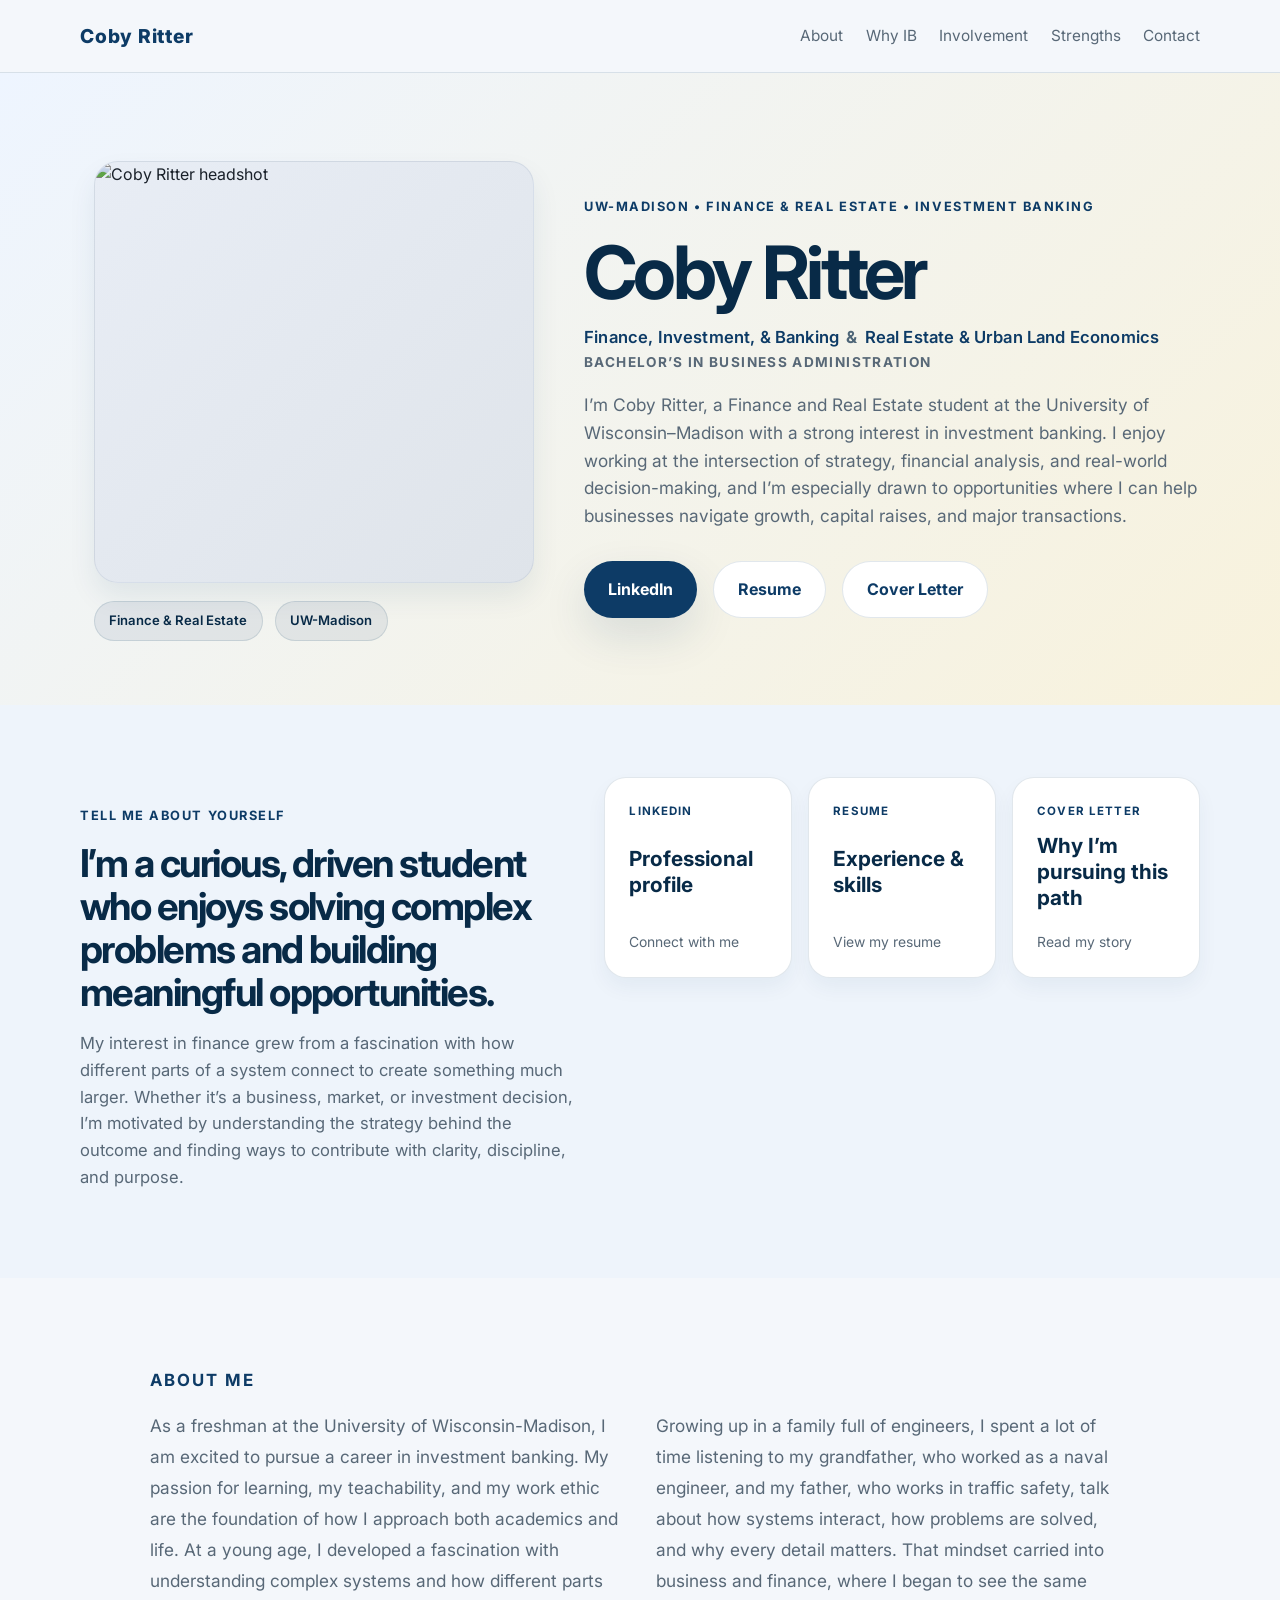
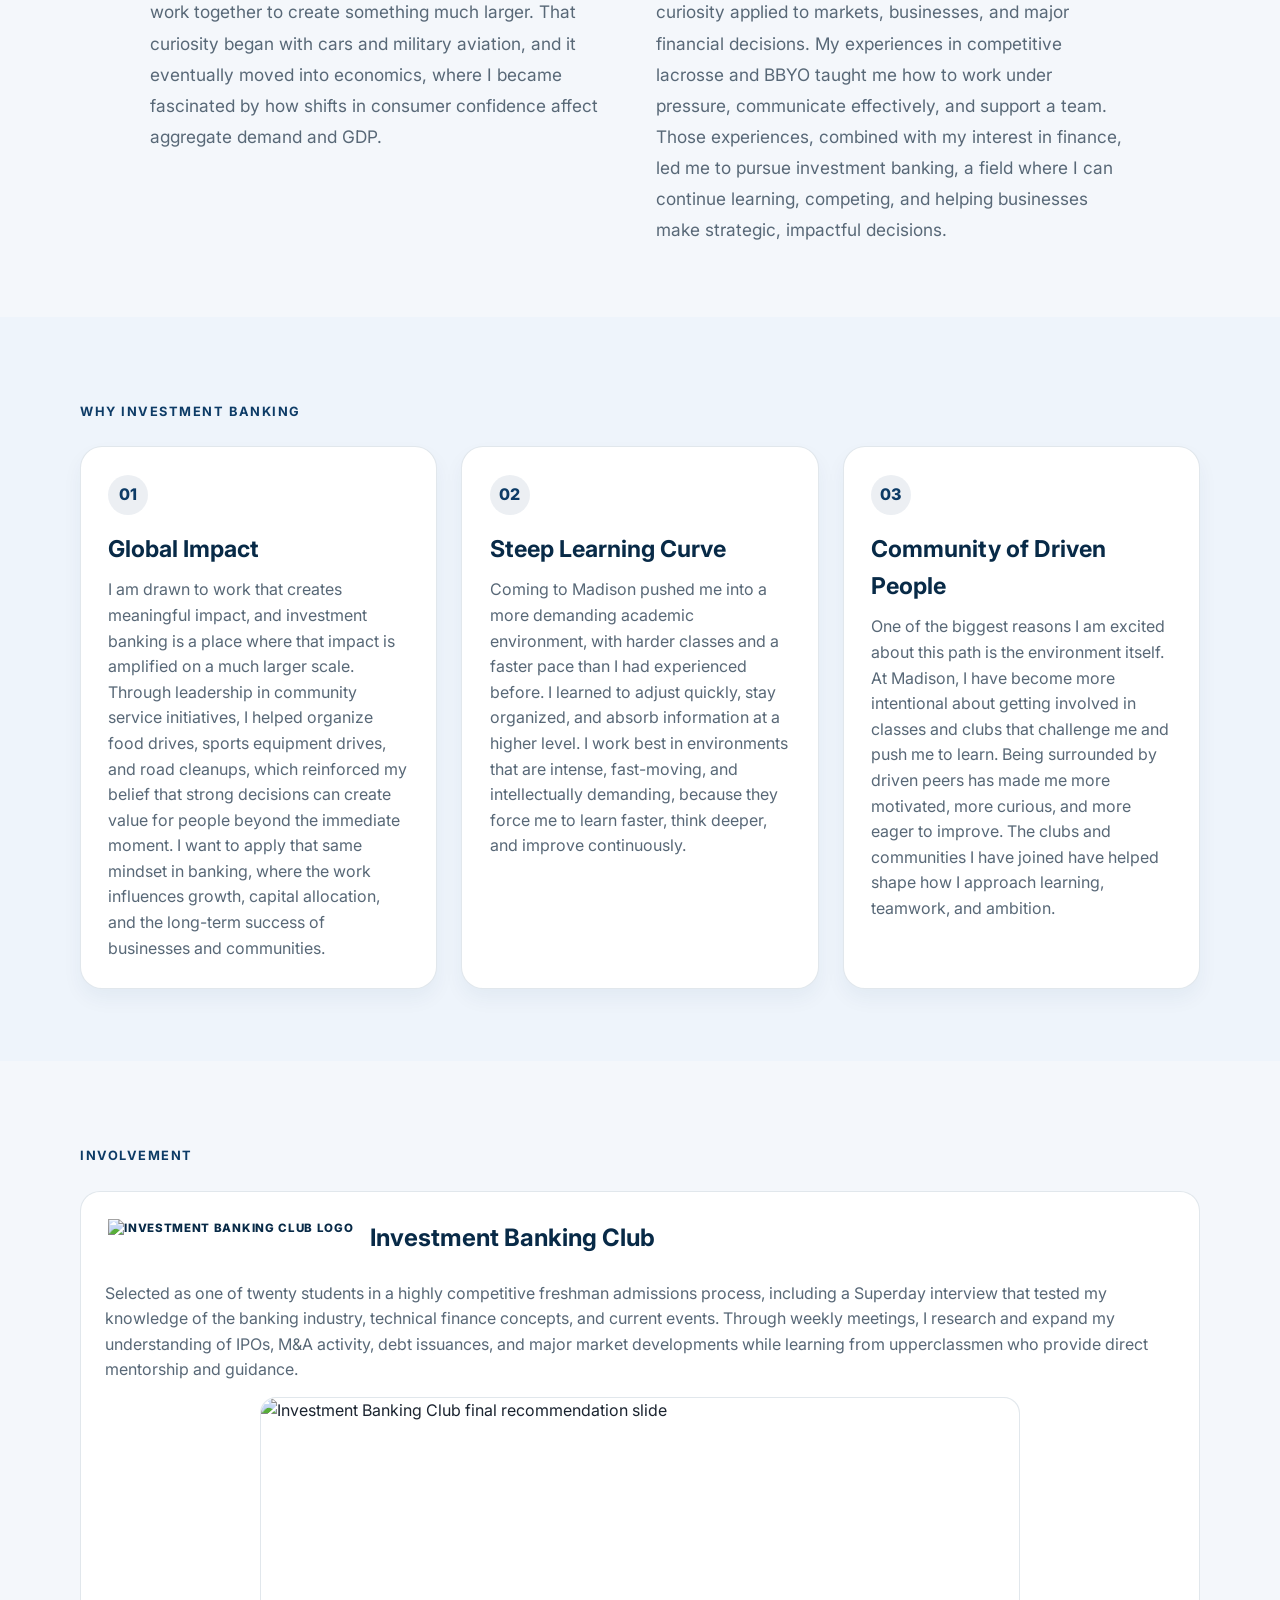
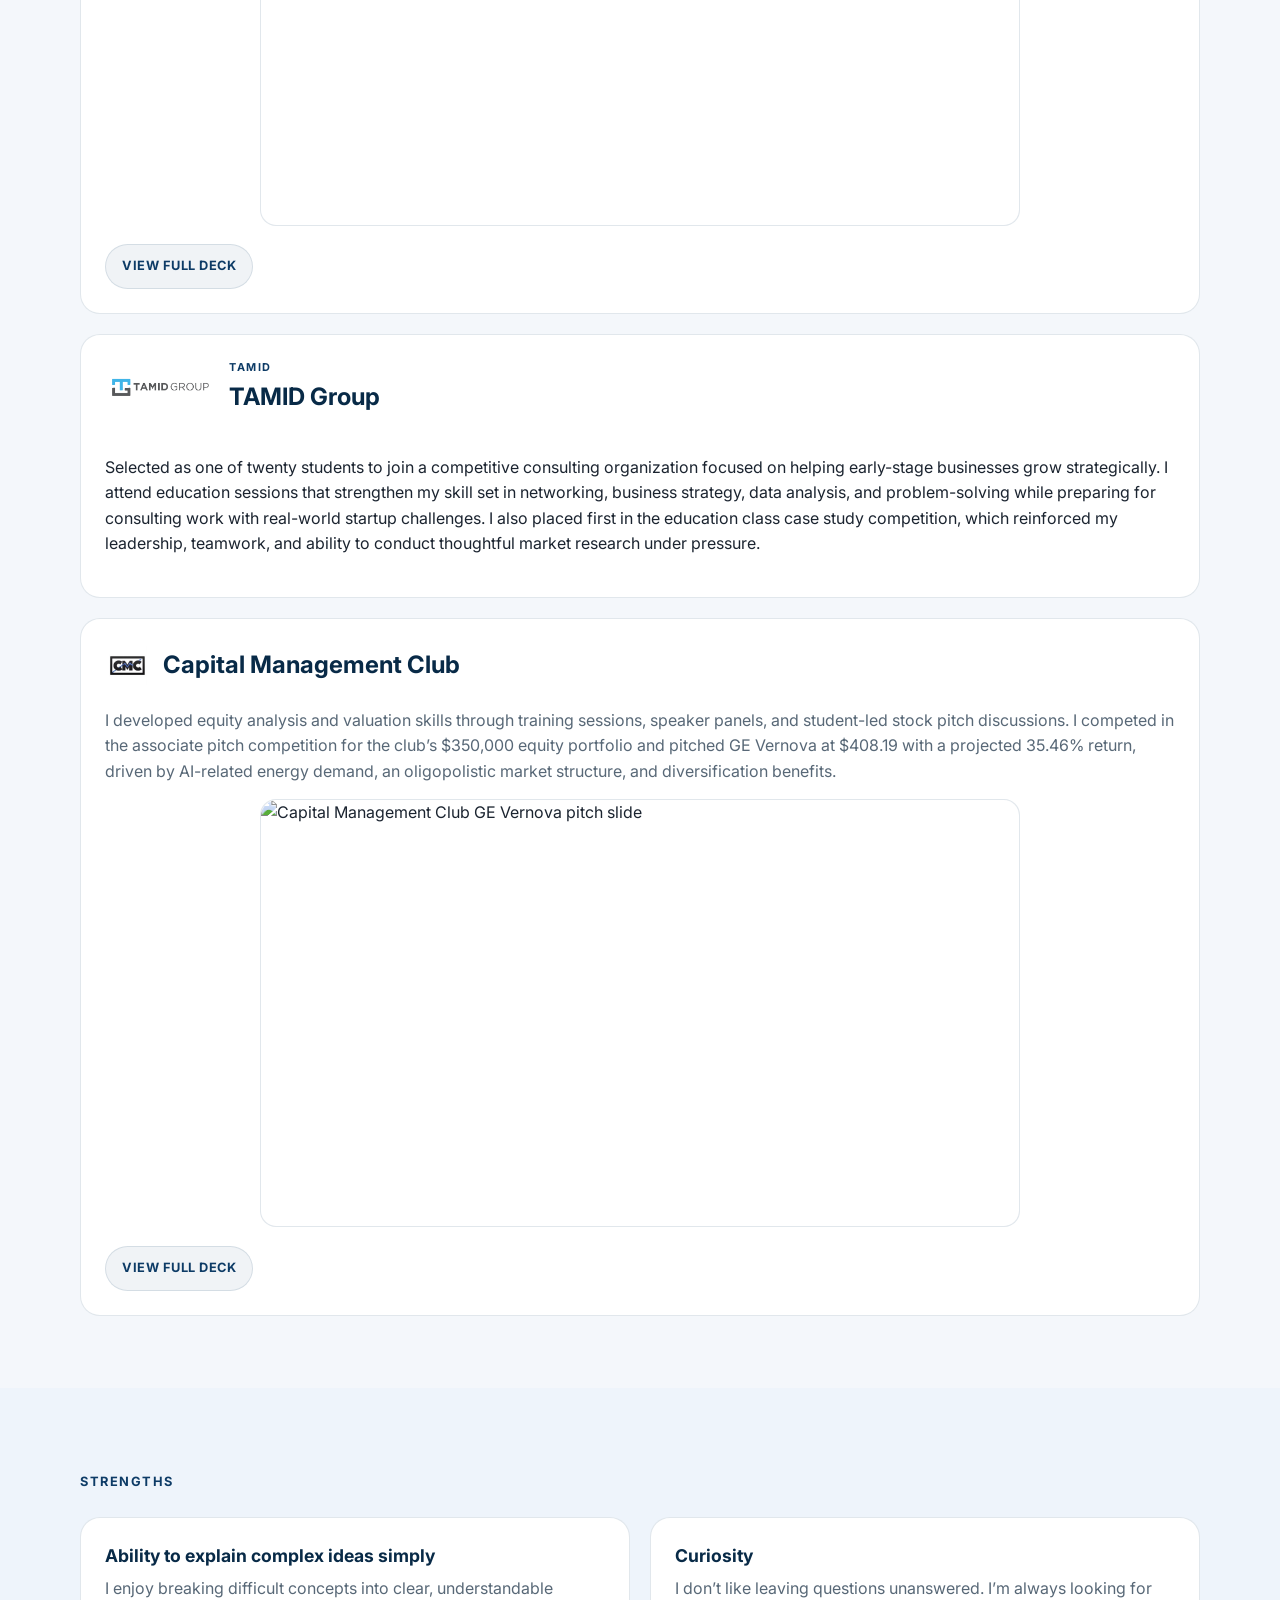
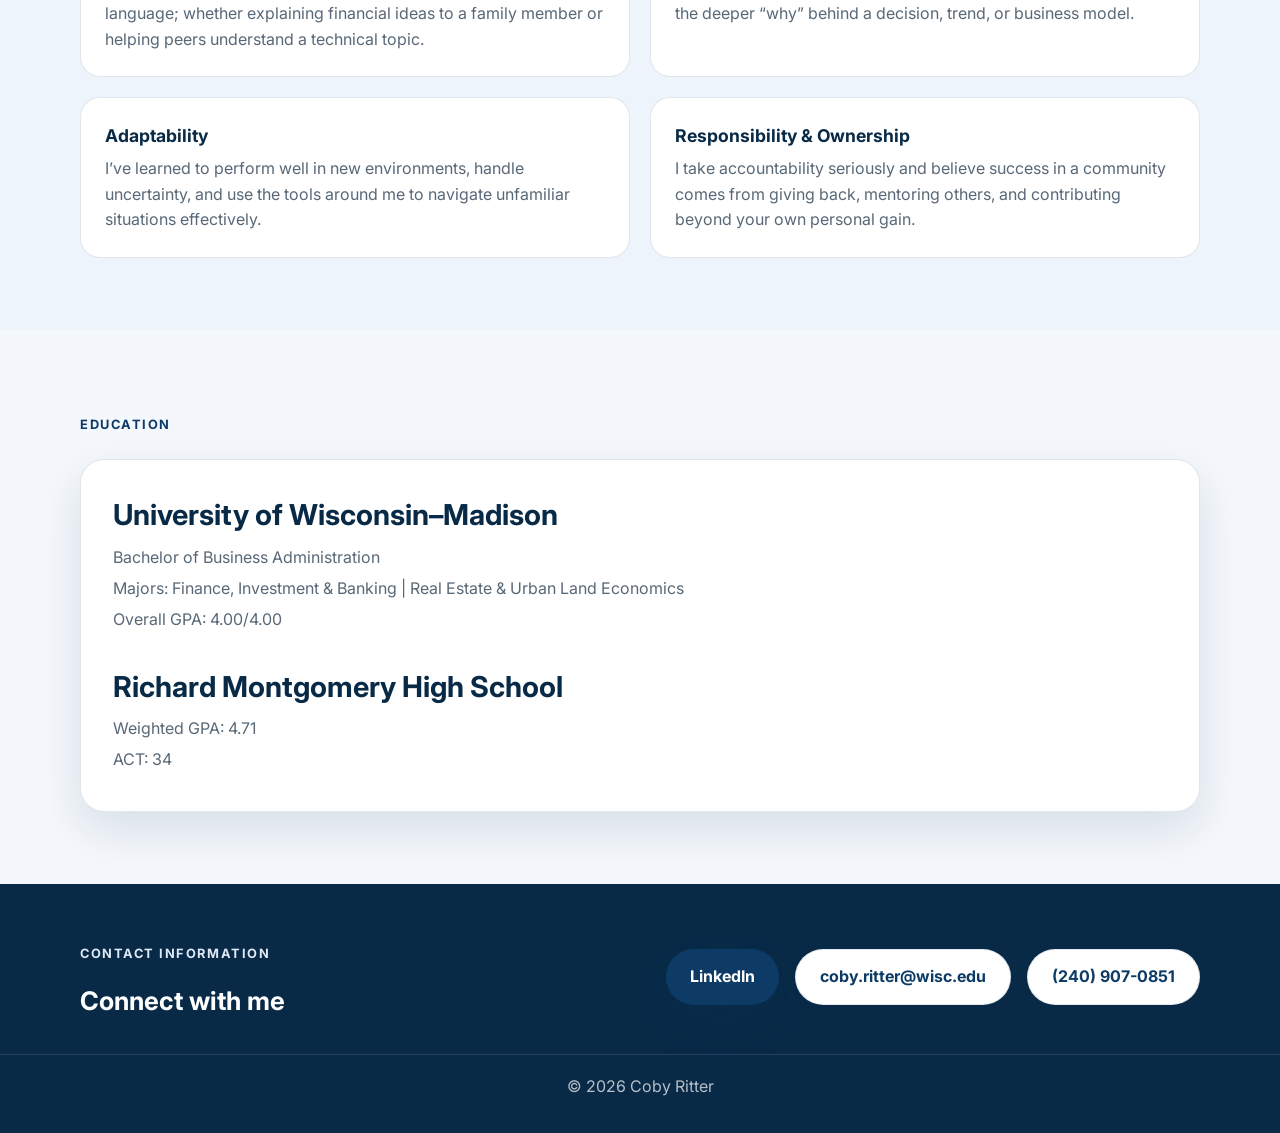
==== index.html @ 2558e06e "Add files via upload" ====
<!DOCTYPE html>
<html lang="en">
  <head>
    <meta charset="UTF-8" />
    <meta name="viewport" content="width=device-width, initial-scale=1.0" />
    <title>Coby Ritter | Investment Banking</title>
    <meta
      name="description"
      content="Coby Ritter is a finance and real estate student at UW-Madison interested in investment banking, capital markets, and building a career with lasting impact."
    />
    <link rel="preconnect" href="https://fonts.googleapis.com" />
    <link rel="preconnect" href="https://fonts.gstatic.com" crossorigin />
    <link
      href="https://fonts.googleapis.com/css2?family=Inter:wght@400;500;600;700;800&display=swap"
      rel="stylesheet"
    />
    <link rel="stylesheet" href="styles.css" />
  </head>
  <body>
    <header class="site-header">
      <nav class="nav container">
        <div class="brand">Coby Ritter</div>
        <div class="nav-links">
          <a href="#about">About</a>
          <a href="#banking">Why IB</a>
          <a href="#experience">Involvement</a>
          <a href="#strengths">Strengths</a>
          <a href="#contact">Contact</a>
        </div>
      </nav>
    </header>

    <main>
      <section class="hero">
        <div class="container hero-grid">
          <div class="hero-photo-panel">
            <div class="photo-frame">
              <img src="assets/coby-headshot.png" alt="Coby Ritter headshot" />
            </div>
            <div class="status-row">
              <span>Finance &amp; Real Estate</span>
              <span>UW-Madison</span>
            </div>
          </div>

          <div class="hero-copy">
            <p class="eyebrow">UW-Madison • Finance &amp; Real Estate • Investment Banking</p>
            <h1>Coby Ritter</h1>
            <div class="degree-block" aria-label="Bachelor's in Business Administration, majors in Finance, Investment, and Banking and Real Estate and Urban Land Economics">
              <p class="major-line">
                <span>Finance, Investment, &amp; Banking</span>
                <span class="divider">&amp;</span>
                <span>Real Estate &amp; Urban Land Economics</span>
              </p>
              <p class="degree-line">Bachelor’s in Business Administration</p>
            </div>
            <p class="subtitle">
              I’m Coby Ritter, a Finance and Real Estate student at the University of
              Wisconsin–Madison with a strong interest in investment banking. I enjoy
              working at the intersection of strategy, financial analysis, and real-world
              decision-making, and I’m especially drawn to opportunities where I can help
              businesses navigate growth, capital raises, and major transactions.
            </p>
            <div class="cta-row">
              <a
                class="btn btn-primary"
                href="https://www.linkedin.com/in/cobyritter"
                target="_blank"
                rel="noreferrer"
                >LinkedIn</a
              >
              <a
                class="btn btn-secondary"
                href="assets/slides/Ritter.Coby.Resume.pdf"
                target="_blank"
                rel="noreferrer"
                >Resume</a
              >
              <a
                class="btn btn-secondary"
                href="assets/slides/Ritter.Coby.CoverLetter.pdf"
                target="_blank"
                rel="noreferrer"
                >Cover Letter</a
              >
            </div>
          </div>
        </div>
      </section>

      <section class="section alt" id="resume">
        <div class="container profile-links-wrap">
          <div class="profile-summary">
            <p class="section-tag">Tell Me About Yourself</p>
            <h2>I’m a curious, driven student who enjoys solving complex problems and building meaningful opportunities.</h2>
            <p>
              My interest in finance grew from a fascination with how different parts of a
              system connect to create something much larger. Whether it’s a business,
              market, or investment decision, I’m motivated by understanding the strategy
              behind the outcome and finding ways to contribute with clarity, discipline,
              and purpose.
            </p>
          </div>

          <div class="resource-grid">
            <a class="resource-card" href="https://www.linkedin.com/in/cobyritter" target="_blank" rel="noreferrer">
              <span class="resource-label">LinkedIn</span>
              <strong>Professional profile</strong>
              <small>Connect with me</small>
            </a>
            <a
              class="resource-card"
              href="assets/slides/Ritter.Coby.Resume.pdf"
              target="_blank"
              rel="noreferrer"
            >
              <span class="resource-label">Resume</span>
              <strong>Experience &amp; skills</strong>
              <small>View my resume</small>
            </a>
            <a
              class="resource-card"
              href="assets/slides/Ritter.Coby.CoverLetter.pdf"
              target="_blank"
              rel="noreferrer"
              id="cover-letter"
            >
              <span class="resource-label">Cover Letter</span>
              <strong>Why I’m pursuing this path</strong>
              <small>Read my story</small>
            </a>
          </div>
        </div>
      </section>

      <section id="about" class="section">
        <div class="container about-story">
          <p class="section-tag">About Me</p>
          <div class="about-story-grid">
            <p>
              As a freshman at the University of Wisconsin-Madison, I am excited to pursue a
              career in investment banking. My passion for learning, my teachability, and my
              work ethic are the foundation of how I approach both academics and life. At a
              young age, I developed a fascination with understanding complex systems and how
              different parts work together to create something much larger. That curiosity began
              with cars and military aviation, and it eventually moved into economics, where I
              became fascinated by how shifts in consumer confidence affect aggregate demand and
              GDP.
            </p>
            <p>
              Growing up in a family full of engineers, I spent a lot of time listening to my
              grandfather, who worked as a naval engineer, and my father, who works in traffic
              safety, talk about how systems interact, how problems are solved, and why every
              detail matters. That mindset carried into business and finance, where I began to
              see the same curiosity applied to markets, businesses, and major financial
              decisions. My experiences in competitive lacrosse and BBYO taught me how to work
              under pressure, communicate effectively, and support a team. Those experiences,
              combined with my interest in finance, led me to pursue investment banking, a field
              where I can continue learning, competing, and helping businesses make strategic,
              impactful decisions.
            </p>
          </div>
        </div>
      </section>

      <section id="banking" class="section alt">
        <div class="container">
          <p class="section-tag">Why Investment Banking</p>
          <div class="grid-3">
            <article class="info-card">
              <span class="icon">01</span>
              <h3>Global Impact</h3>
              <p>
                I am drawn to work that creates meaningful impact, and investment banking is a
                place where that impact is amplified on a much larger scale. Through leadership in
                community service initiatives, I helped organize food drives, sports equipment
                drives, and road cleanups, which reinforced my belief that strong decisions can
                create value for people beyond the immediate moment. I want to apply that same
                mindset in banking, where the work influences growth, capital allocation, and the
                long-term success of businesses and communities.
              </p>
            </article>
            <article class="info-card">
              <span class="icon">02</span>
              <h3>Steep Learning Curve</h3>
              <p>
                Coming to Madison pushed me into a more demanding academic environment, with
                harder classes and a faster pace than I had experienced before. I learned to
                adjust quickly, stay organized, and absorb information at a higher level. I work
                best in environments that are intense, fast-moving, and intellectually demanding,
                because they force me to learn faster, think deeper, and improve continuously.
              </p>
            </article>
            <article class="info-card">
              <span class="icon">03</span>
              <h3>Community of Driven People</h3>
              <p>
                One of the biggest reasons I am excited about this path is the environment itself.
                At Madison, I have become more intentional about getting involved in classes and
                clubs that challenge me and push me to learn. Being surrounded by driven peers has
                made me more motivated, more curious, and more eager to improve. The clubs and
                communities I have joined have helped shape how I approach learning, teamwork, and
                ambition.
              </p>
            </article>
          </div>
        </div>
      </section>

      <section id="experience" class="section">
        <div class="container">
          <p class="section-tag">Involvement</p>
          <div class="experience-list">
            <article class="experience-item">
              <div class="club-header-row">
                <div class="club-badge club-badge--image" aria-hidden="true">
                  <img src="assets/slides/UW Logo, IBC.jpg" alt="Investment Banking Club logo" />
                </div>
                <h3>Investment Banking Club</h3>
              </div>
              <div class="club-copy-wrap">
                <p>
                  Selected as one of twenty students in a highly competitive freshman admissions
                  process, including a Superday interview that tested my knowledge of the banking
                  industry, technical finance concepts, and current events. Through weekly meetings,
                  I research and expand my understanding of IPOs, M&amp;A activity, debt issuances,
                  and major market developments while learning from upperclassmen who provide direct
                  mentorship and guidance.
                </p>
                <div class="pitch-frame">
                  <img
                    class="club-visual"
                    src="assets/slides/Ritter.Coby.PITCHDECK (Summary Only)-page-1.png"
                    alt="Investment Banking Club final recommendation slide"
                  />
                </div>
                <a
                  class="deck-link"
                  href="assets/slides/Ritter.Coby.PITCHDECK.pdf"
                  target="_blank"
                  rel="noreferrer"
                  >View full deck</a
                >
              </div>
            </article>

            <article class="experience-item">
              <div class="club-header-row club-header-row--stacked">
                <div class="club-badge club-badge--image" aria-hidden="true">
                  <img src="TAMID Group Image.png" alt="TAMID Group logo" />
                </div>
                <div class="club-title-stack">
                  <span class="club-kicker">TAMID</span>
                  <h3>TAMID Group</h3>
                </div>
              </div>
              <p>
                Selected as one of twenty students to join a competitive consulting organization
                focused on helping early-stage businesses grow strategically. I attend education
                sessions that strengthen my skill set in networking, business strategy, data
                analysis, and problem-solving while preparing for consulting work with real-world
                startup challenges. I also placed first in the education class case study
                competition, which reinforced my leadership, teamwork, and ability to conduct
                thoughtful market research under pressure.
              </p>
            </article>

            <article class="experience-item">
              <div class="club-header-row">
                <div class="club-badge club-badge--image" aria-hidden="true">
                  <img src="CMC Logo.jpg" alt="Capital Management Club logo" />
                </div>
                <h3>Capital Management Club</h3>
              </div>
              <div class="club-copy-wrap">
                <p>
                  I developed equity analysis and valuation skills through training sessions,
                  speaker panels, and student-led stock pitch discussions. I competed in the
                  associate pitch competition for the club’s $350,000 equity portfolio and pitched
                  GE Vernova at $408.19 with a projected 35.46% return, driven by AI-related energy
                  demand, an oligopolistic market structure, and diversification benefits.
                </p>
                <div class="pitch-frame">
                  <img
                    class="club-visual"
                    src="assets/slides/GE Vernova Pitch Slides (Summary Only)-page-1.png"
                    alt="Capital Management Club GE Vernova pitch slide"
                  />
                </div>
                <a
                  class="deck-link"
                  href="assets/slides/GE Vernova CMC Stock Pitch.pdf"
                  target="_blank"
                  rel="noreferrer"
                  >View full deck</a
                >
              </div>
            </article>
          </div>
        </div>
      </section>

      <section id="strengths" class="section alt">
        <div class="container">
          <p class="section-tag">Strengths</p>
          <div class="strengths-wrap">
            <div class="strength-item">
              <strong>Ability to explain complex ideas simply</strong>
              <p>
                I enjoy breaking difficult concepts into clear, understandable language; whether
                explaining financial ideas to a family member or helping peers understand a
                technical topic.
              </p>
            </div>
            <div class="strength-item">
              <strong>Curiosity</strong>
              <p>
                I don’t like leaving questions unanswered. I’m always looking for the deeper
                “why” behind a decision, trend, or business model.
              </p>
            </div>
            <div class="strength-item">
              <strong>Adaptability</strong>
              <p>
                I’ve learned to perform well in new environments, handle uncertainty, and use
                the tools around me to navigate unfamiliar situations effectively.
              </p>
            </div>
            <div class="strength-item">
              <strong>Responsibility &amp; Ownership</strong>
              <p>
                I take accountability seriously and believe success in a community comes from
                giving back, mentoring others, and contributing beyond your own personal gain.
              </p>
            </div>
          </div>
        </div>
      </section>

      <section class="section">
        <div class="container">
          <p class="section-tag">Education</p>
          <div class="edu-box">
            <h3>University of Wisconsin–Madison</h3>
            <p>Bachelor of Business Administration</p>
            <p>Majors: Finance, Investment &amp; Banking | Real Estate &amp; Urban Land Economics</p>
            <p>Overall GPA: 4.00/4.00</p>
            <br />
            <h3>Richard Montgomery High School</h3>
            <p>Weighted GPA: 4.71</p>
            <p>ACT: 34</p>
          </div>
        </div>
      </section>
    </main>

    <footer id="contact" class="site-footer">
      <div class="container footer-content">
        <div>
          <p class="section-tag light">Contact Information</p>
          <h3>Connect with me</h3>
        </div>
        <div class="footer-links">
          <a href="https://www.linkedin.com/in/cobyritter" class="btn btn-primary" target="_blank" rel="noreferrer">LinkedIn</a>
          <a href="mailto:coby.ritter@wisc.edu" class="btn btn-secondary">coby.ritter@wisc.edu</a>
          <a href="tel:2409070851" class="btn btn-secondary">(240) 907-0851</a>
        </div>
      </div>
      <p class="copyright">© <span id="year"></span> Coby Ritter</p>
    </footer>

    <script src="script.js"></script>
  </body>
</html>
---- styles.css ----
:root {
  --bg: #f4f7fb;
  --panel: #ffffff;
  --primary: #0d3b66;
  --primary-dark: #082a47;
  --accent: #d4af37;
  --text: #1b2430;
  --muted: #586877;
  --line: rgba(13, 59, 102, 0.12);
  --shadow: 0 18px 45px rgba(13, 59, 102, 0.12);
}

* {
  box-sizing: border-box;
}

html {
  scroll-behavior: smooth;
}

body {
  margin: 0;
  font-family: "Inter", sans-serif;
  background: var(--bg);
  color: var(--text);
  line-height: 1.6;
}

a {
  text-decoration: none;
  color: inherit;
}

.container {
  width: min(1120px, calc(100% - 2rem));
  margin: 0 auto;
}

.site-header {
  position: sticky;
  top: 0;
  background: rgba(244, 247, 251, 0.85);
  backdrop-filter: blur(12px);
  border-bottom: 1px solid var(--line);
  z-index: 10;
}

.nav {
  display: flex;
  align-items: center;
  justify-content: space-between;
  min-height: 72px;
}

.brand {
  font-size: 1.2rem;
  font-weight: 800;
  letter-spacing: 0.04em;
  color: var(--primary);
}

.nav-links {
  display: flex;
  gap: 1.4rem;
  font-size: 0.96rem;
  color: var(--muted);
}

.nav-links a:hover {
  color: var(--primary);
}

.hero {
  background: linear-gradient(135deg, #eef5ff 0%, #f8f2dc 100%);
  padding: 5.5rem 0 4rem;
}

.hero-grid {
  display: grid;
  grid-template-columns: 0.95fr 1.25fr;
  align-items: center;
  gap: 2.25rem;
}

.hero-photo-panel {
  display: flex;
  flex-direction: column;
  gap: 1.1rem;
  justify-self: center;
  width: min(100%, 440px);
}

.photo-frame {
  position: relative;
  overflow: hidden;
  border-radius: 24px;
  border: 1px solid rgba(13, 59, 102, 0.08);
  box-shadow: 0 14px 28px rgba(13, 59, 102, 0.08);
  background: linear-gradient(135deg, #e8edf5 0%, #dfe4ea 100%);
  min-height: 420px;
  max-height: 520px;
}

.photo-frame img {
  display: block;
  width: 100%;
  height: 100%;
  min-height: 420px;
  object-fit: cover;
  object-position: center top;
  filter: saturate(0.8) contrast(1.02) brightness(0.96);
}

.status-row {
  display: flex;
  flex-wrap: wrap;
  gap: 0.75rem;
}

.status-row span {
  display: inline-flex;
  align-items: center;
  padding: 0.55rem 0.9rem;
  border-radius: 999px;
  background: rgba(13, 59, 102, 0.08);
  border: 1px solid var(--line);
  color: var(--primary-dark);
  font-weight: 600;
  font-size: 0.82rem;
}

.eyebrow,
.section-tag {
  font-size: 0.8rem;
  letter-spacing: 0.12em;
  text-transform: uppercase;
  font-weight: 700;
  color: var(--primary);
  margin-bottom: 1rem;
}

.hero-copy h1 {
  margin: 0;
  font-size: clamp(2.7rem, 6vw, 4.6rem);
  line-height: 1.05;
  letter-spacing: -0.05em;
  color: var(--primary-dark);
}

.degree-block {
  margin: 0.9rem 0 1.2rem;
  display: grid;
  gap: 0.14rem;
}

.major-line,
.degree-line {
  margin: 0;
}

.major-line {
  display: flex;
  flex-wrap: wrap;
  align-items: baseline;
  gap: 0.45rem;
  font-size: 1.04rem;
  line-height: 1.45;
  color: var(--primary);
  font-weight: 600;
  letter-spacing: 0.01em;
}

.major-line span {
  display: inline-block;
}

.divider {
  color: var(--primary-dark);
  opacity: 0.7;
  font-weight: 700;
}

.degree-line {
  font-size: 0.85rem;
  line-height: 1.5;
  letter-spacing: 0.1em;
  text-transform: uppercase;
  color: var(--muted);
  font-weight: 700;
}

.subtitle {
  margin-top: 1.2rem;
  max-width: 620px;
  font-size: 1.08rem;
  color: var(--muted);
}

.cta-row {
  display: flex;
  gap: 1rem;
  margin-top: 2rem;
  flex-wrap: wrap;
}

.btn {
  display: inline-flex;
  align-items: center;
  justify-content: center;
  padding: 0.9rem 1.5rem;
  border-radius: 999px;
  font-weight: 700;
  transition: transform 0.2s ease, box-shadow 0.2s ease;
}

.btn:hover {
  transform: translateY(-1px);
}

.btn-primary {
  background: var(--primary);
  color: white;
  box-shadow: var(--shadow);
}

.btn-secondary {
  background: white;
  color: var(--primary);
  border: 1px solid var(--line);
}

.profile-links-wrap {
  display: grid;
  grid-template-columns: 1fr 1.2fr;
  gap: 1.75rem;
  align-items: start;
}

.profile-summary {
  padding: 1rem 0;
}

.profile-summary h2 {
  margin: 0 0 1rem;
  font-size: clamp(2rem, 3vw, 3rem);
  line-height: 1.12;
  letter-spacing: -0.04em;
  color: var(--primary-dark);
}

.profile-summary p:last-child {
  margin: 0;
  color: var(--muted);
  font-size: 1.04rem;
}

.resource-grid {
  display: grid;
  grid-template-columns: repeat(3, minmax(0, 1fr));
  gap: 1rem;
}

.resource-card {
  display: flex;
  flex-direction: column;
  justify-content: space-between;
  min-height: 190px;
  background: var(--panel);
  border: 1px solid var(--line);
  border-radius: 22px;
  box-shadow: 0 10px 20px rgba(13, 59, 102, 0.05);
  padding: 1.5rem;
  transition: transform 0.2s ease, box-shadow 0.2s ease;
}

.resource-card:hover {
  transform: translateY(-3px);
  box-shadow: 0 18px 32px rgba(13, 59, 102, 0.08);
}

.resource-label {
  display: inline-block;
  margin-bottom: 0.8rem;
  font-size: 0.72rem;
  letter-spacing: 0.1em;
  text-transform: uppercase;
  color: var(--primary);
  font-weight: 700;
}

.resource-card strong {
  font-size: 1.3rem;
  line-height: 1.25;
  color: var(--primary-dark);
}

.resource-card small {
  margin-top: 1.2rem;
  color: var(--muted);
  font-size: 0.87rem;
}

.hero-card {
  background: rgba(255, 255, 255, 0.84);
  border: 1px solid var(--line);
  border-radius: 24px;
  padding: 2rem;
  box-shadow: var(--shadow);
}

.card-badge {
  display: inline-block;
  background: rgba(212, 175, 55, 0.18);
  color: var(--primary-dark);
  border-radius: 999px;
  padding: 0.38rem 0.8rem;
  font-size: 0.72rem;
  font-weight: 700;
  letter-spacing: 0.08em;
  text-transform: uppercase;
}

.hero-card h2 {
  margin: 1rem 0 0.8rem;
  font-size: 2rem;
  color: var(--primary-dark);
}

.hero-card ul {
  list-style: none;
  padding: 0;
  margin: 0;
  display: grid;
  gap: 0.85rem;
  color: var(--muted);
}

.hero-card li::before {
  content: "•";
  color: var(--accent);
  font-weight: 700;
  margin-right: 0.6rem;
}

.section {
  padding: 4.5rem 0;
}

.alt {
  background: #eef4fb;
}

.about-story {
  max-width: 980px;
}

.about-story .section-tag {
  margin-bottom: 1rem;
  font-size: 1.05rem;
  letter-spacing: 0.12em;
}

.about-story-grid {
  display: grid;
  grid-template-columns: 1fr 1fr;
  gap: 2rem;
  align-items: start;
}

.about-story-grid p {
  margin: 0;
  font-size: clamp(0.96rem, 1.45vw, 1.08rem);
  line-height: 1.8;
  color: var(--muted);
}

.grid-3 {
  display: grid;
  grid-template-columns: repeat(3, minmax(0, 1fr));
  gap: 1.5rem;
  margin-top: 1.5rem;
}

.info-card {
  background: var(--panel);
  border: 1px solid var(--line);
  border-radius: 22px;
  padding: 1.7rem;
  box-shadow: 0 10px 20px rgba(13, 59, 102, 0.05);
}

.icon {
  display: inline-flex;
  width: 2.5rem;
  height: 2.5rem;
  background: rgba(13, 59, 102, 0.08);
  color: var(--primary);
  font-weight: 800;
  border-radius: 50%;
  align-items: center;
  justify-content: center;
}

.info-card h3 {
  margin: 1rem 0 0.6rem;
  color: var(--primary-dark);
  font-size: 1.45rem;
}

.info-card p {
  margin: 0;
  color: var(--muted);
}

.experience-list {
  display: grid;
  gap: 1.25rem;
  margin-top: 1.5rem;
}

.experience-item {
  display: grid;
  grid-template-columns: 1fr;
  gap: 1rem;
  background: var(--panel);
  border: 1px solid var(--line);
  border-radius: 20px;
  padding: 1.5rem;
}

.meta {
  margin: 0 0 0.3rem;
  font-size: 0.78rem;
  letter-spacing: 0.1em;
  text-transform: uppercase;
  color: var(--primary);
  font-weight: 700;
}

.club-header-row {
  display: flex;
  align-items: center;
  gap: 0.8rem;
  margin-bottom: 0.25rem;
}

.club-header-row--stacked {
  margin-bottom: 0.4rem;
}

.club-badge {
  display: inline-flex;
  align-items: center;
  justify-content: center;
  min-width: 2.8rem;
  height: 2.8rem;
  padding: 0.2rem;
  border-radius: 10px;
  background: #ffffff;
  color: var(--primary-dark);
  font-size: 0.72rem;
  font-weight: 800;
  letter-spacing: 0.06em;
  text-transform: uppercase;
  overflow: hidden;
}

.club-badge img {
  display: block;
  width: 100%;
  height: 100%;
  object-fit: contain;
  object-position: center;
}

.club-badge--text {
  background: #ffffff;
}

.club-title-stack {
  display: flex;
  flex-direction: column;
  align-items: flex-start;
  gap: 0.1rem;
}

.club-kicker {
  font-size: 0.68rem;
  letter-spacing: 0.14em;
  text-transform: uppercase;
  color: var(--primary);
  font-weight: 700;
}

.experience-item h3 {
  margin: 0;
  color: var(--primary-dark);
  font-size: 1.5rem;
}

.club-copy-wrap {
  display: grid;
  gap: 0.9rem;
}

.club-copy-wrap p {
  margin: 0;
  color: var(--muted);
}

.club-visual {
  display: block;
  width: 100%;
  max-width: 760px;
  height: auto;
  aspect-ratio: 16 / 9;
  object-fit: contain;
  object-position: center;
  background: #ffffff;
  border-radius: 16px;
  margin: 0 auto;
  border: none;
}

.pitch-frame {
  width: min(100%, 760px);
  margin: 0 auto;
  border-radius: 16px;
  overflow: hidden;
  border: 1px solid var(--line);
  background: #ffffff;
  box-shadow: inset 0 0 0 1px rgba(13, 59, 102, 0.04);
}

.deck-link {
  display: inline-flex;
  align-items: center;
  justify-content: center;
  margin-top: 0.25rem;
  padding: 0.7rem 1rem;
  border-radius: 999px;
  background: rgba(13, 59, 102, 0.06);
  color: var(--primary);
  border: 1px solid var(--line);
  font-size: 0.8rem;
  font-weight: 700;
  letter-spacing: 0.04em;
  text-transform: uppercase;
  width: fit-content;
}

.deck-link:hover {
  background: rgba(13, 59, 102, 0.1);
}

.pitch-frame p {
  margin: 0;
  padding: 1rem;
  color: var(--muted);
  font-size: 0.9rem;
}

.strengths-wrap {
  display: grid;
  grid-template-columns: repeat(2, minmax(0, 1fr));
  gap: 1.25rem;
  margin-top: 1.5rem;
}

.strength-item {
  background: var(--panel);
  border: 1px solid var(--line);
  border-radius: 20px;
  padding: 1.5rem;
}

.strength-item strong {
  display: block;
  margin-bottom: 0.35rem;
  color: var(--primary-dark);
  font-size: 1.1rem;
}

.strength-item p {
  margin: 0;
  color: var(--muted);
}

.edu-box {
  background: var(--panel);
  border: 1px solid var(--line);
  border-radius: 24px;
  padding: 2rem;
  box-shadow: var(--shadow);
  margin-top: 1.5rem;
}

.edu-box h3 {
  margin: 0 0 0.4rem;
  color: var(--primary-dark);
  font-size: 1.8rem;
}

.edu-box p {
  margin: 0.35rem 0;
  color: var(--muted);
}

.site-footer {
  background: var(--primary-dark);
  color: white;
  padding-top: 3rem;
}

.footer-content {
  display: flex;
  align-items: center;
  justify-content: space-between;
  gap: 1.5rem;
  padding-bottom: 2rem;
}

.footer-links {
  display: flex;
  gap: 1rem;
  flex-wrap: wrap;
  justify-content: flex-end;
}

.light {
  color: #dfe9f6;
}

.footer-content h3 {
  margin: 0;
  font-size: clamp(1.6rem, 2vw, 2.4rem);
}

.copyright {
  margin: 0;
  padding: 1.2rem 0 2.1rem;
  text-align: center;
  color: rgba(255, 255, 255, 0.7);
  border-top: 1px solid rgba(255, 255, 255, 0.12);
}

@media (max-width: 820px) {
  .hero-grid,
  .profile-links-wrap,
  .intro,
  .grid-3,
  .strengths-wrap,
  .experience-item,
  .footer-content {
    grid-template-columns: 1fr;
    display: grid;
  }

  .resource-grid {
    grid-template-columns: 1fr;
  }

  .nav {
    flex-direction: column;
    justify-content: center;
    gap: 0.75rem;
    padding: 1rem 0;
  }

  .nav-links {
    flex-wrap: wrap;
    justify-content: center;
  }

  .hero {
    padding-top: 4rem;
  }

  .photo-frame,
  .photo-frame img {
    min-height: 420px;
  }

  .footer-content {
    padding-bottom: 1.2rem;
  }

  .footer-links {
    justify-content: flex-start;
  }
}
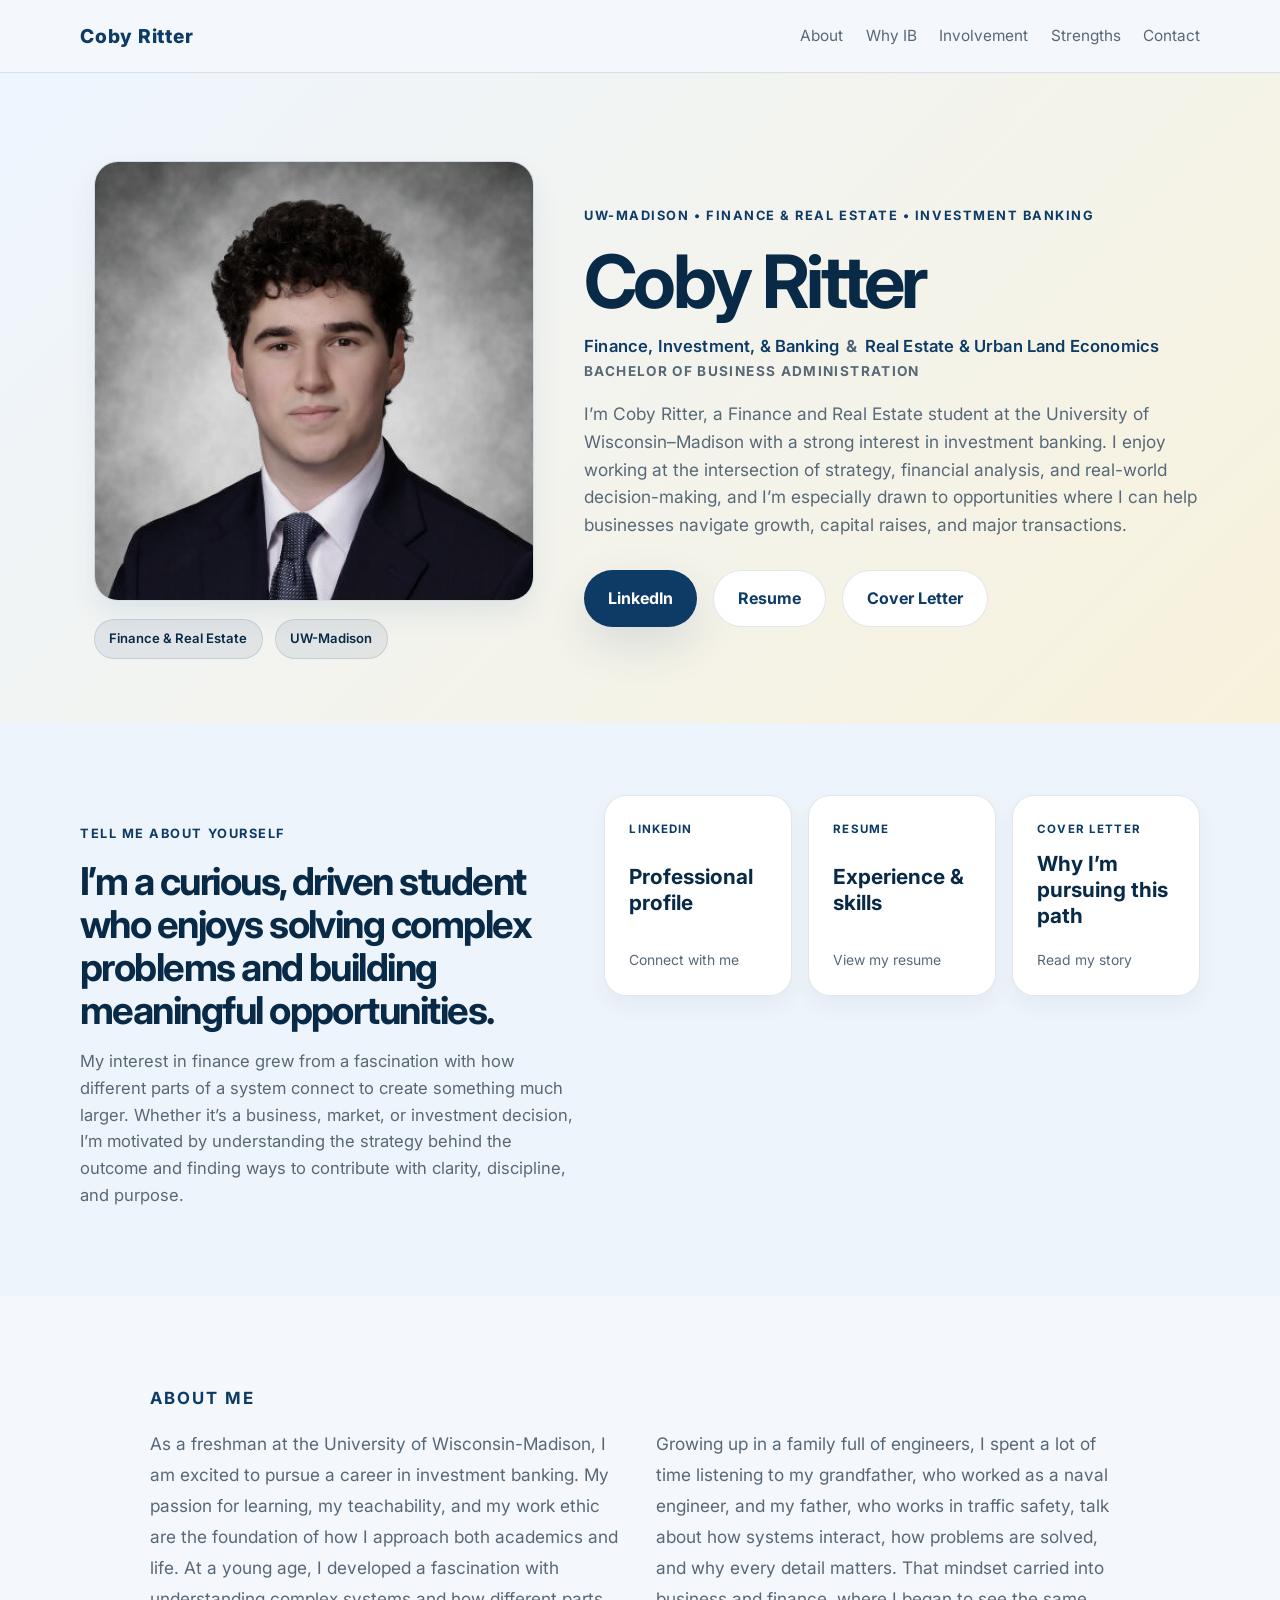
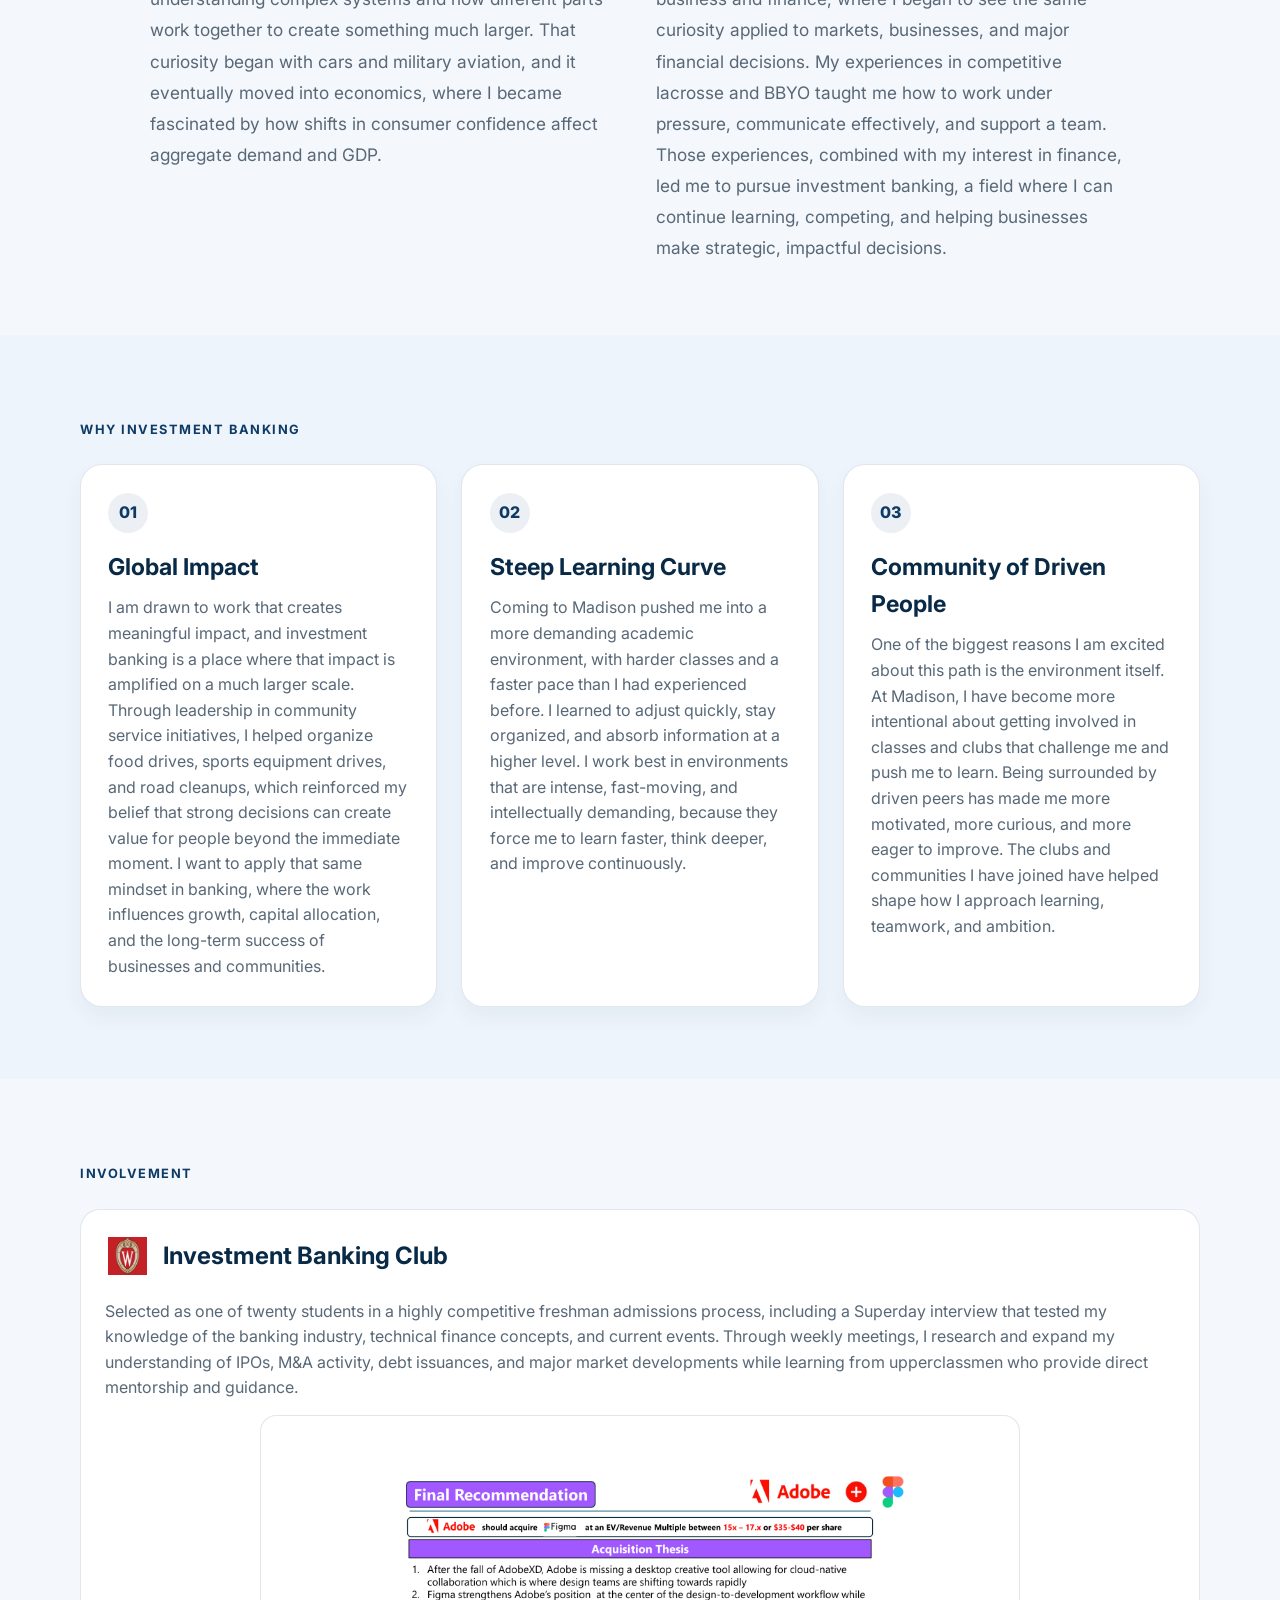
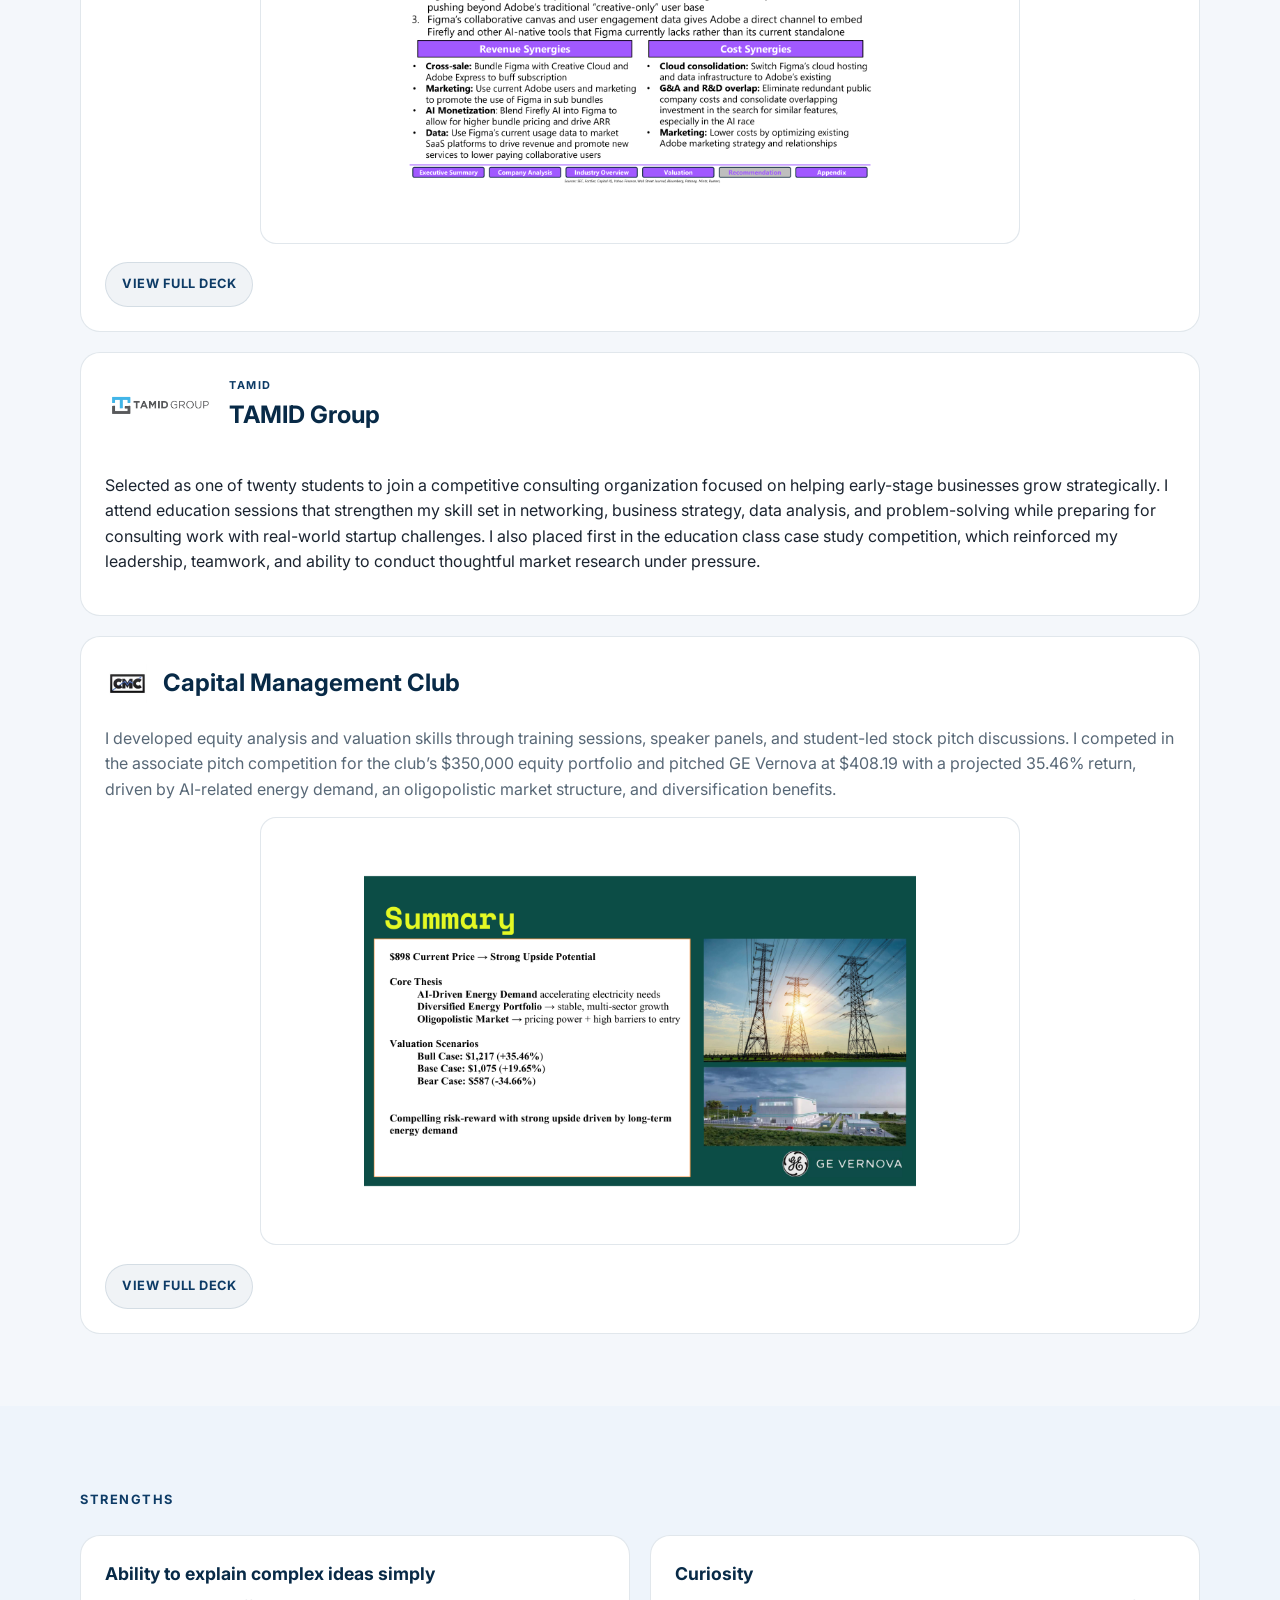
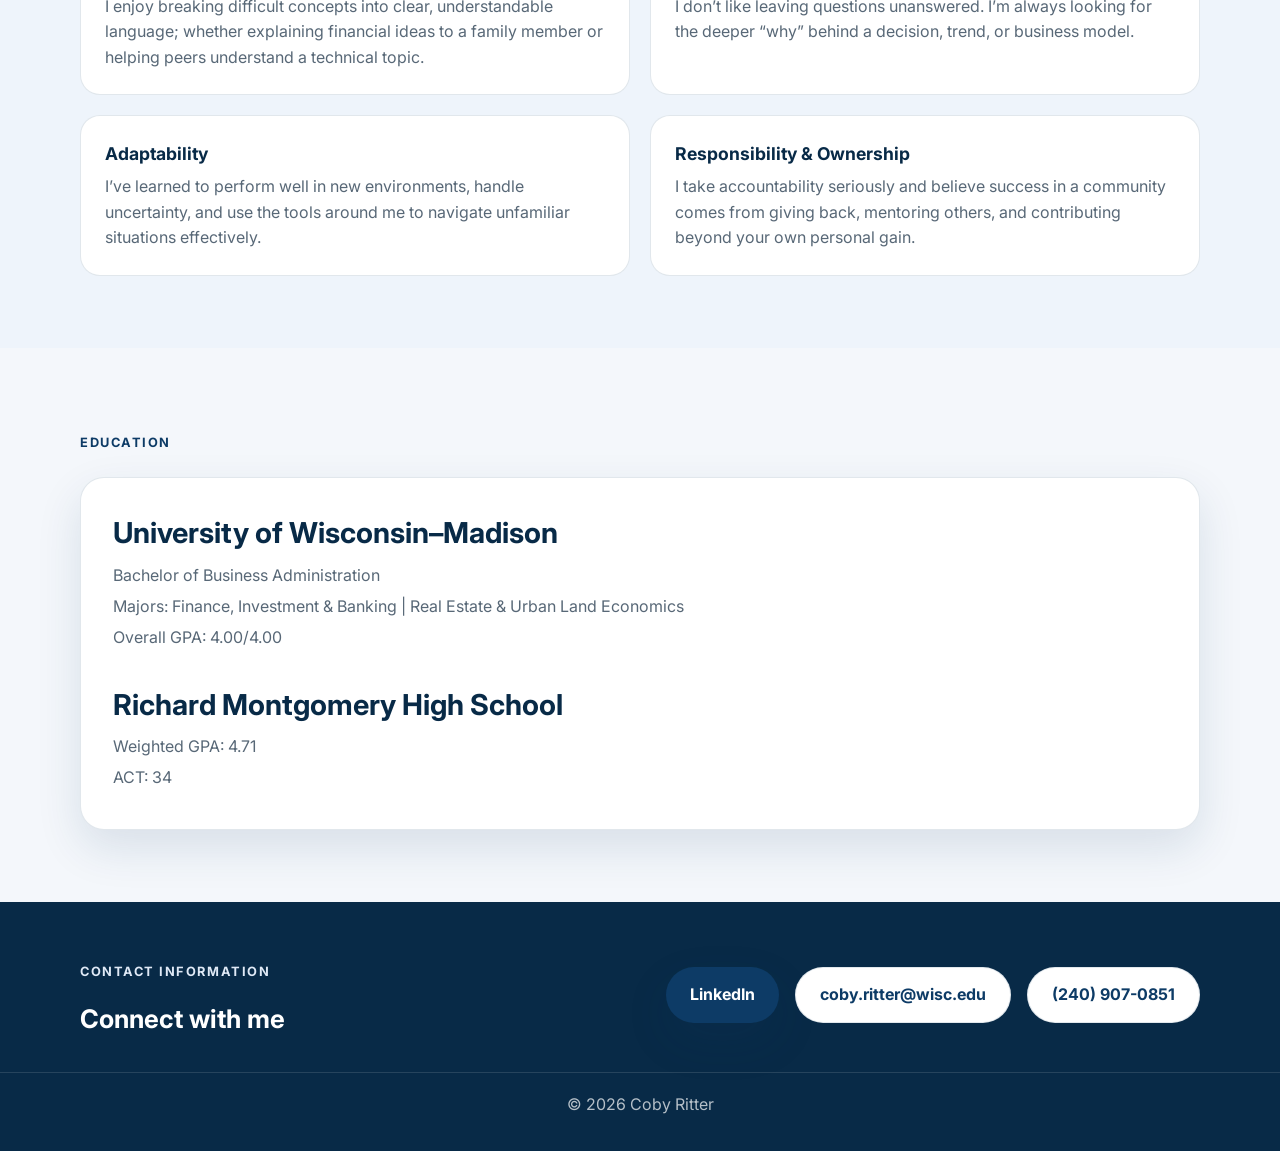
==== commit 0fe92b1e: "Fix HTML encoding issues in index.html" ====
--- a/index.html
+++ b/index.html
@@ -46,13 +46,13 @@
           <div class="hero-copy">
             <p class="eyebrow">UW-Madison • Finance &amp; Real Estate • Investment Banking</p>
             <h1>Coby Ritter</h1>
-            <div class="degree-block" aria-label="Bachelor's in Business Administration, majors in Finance, Investment, and Banking and Real Estate and Urban Land Economics">
+            <div class="degree-block" aria-label="Bachelor of Business Administration, majors in Finance, Investment, and Banking and Real Estate and Urban Land Economics">
               <p class="major-line">
                 <span>Finance, Investment, &amp; Banking</span>
                 <span class="divider">&amp;</span>
                 <span>Real Estate &amp; Urban Land Economics</span>
               </p>
-              <p class="degree-line">Bachelor’s in Business Administration</p>
+              <p class="degree-line">Bachelor of Business Administration</p>
             </div>
             <p class="subtitle">
               I’m Coby Ritter, a Finance and Real Estate student at the University of
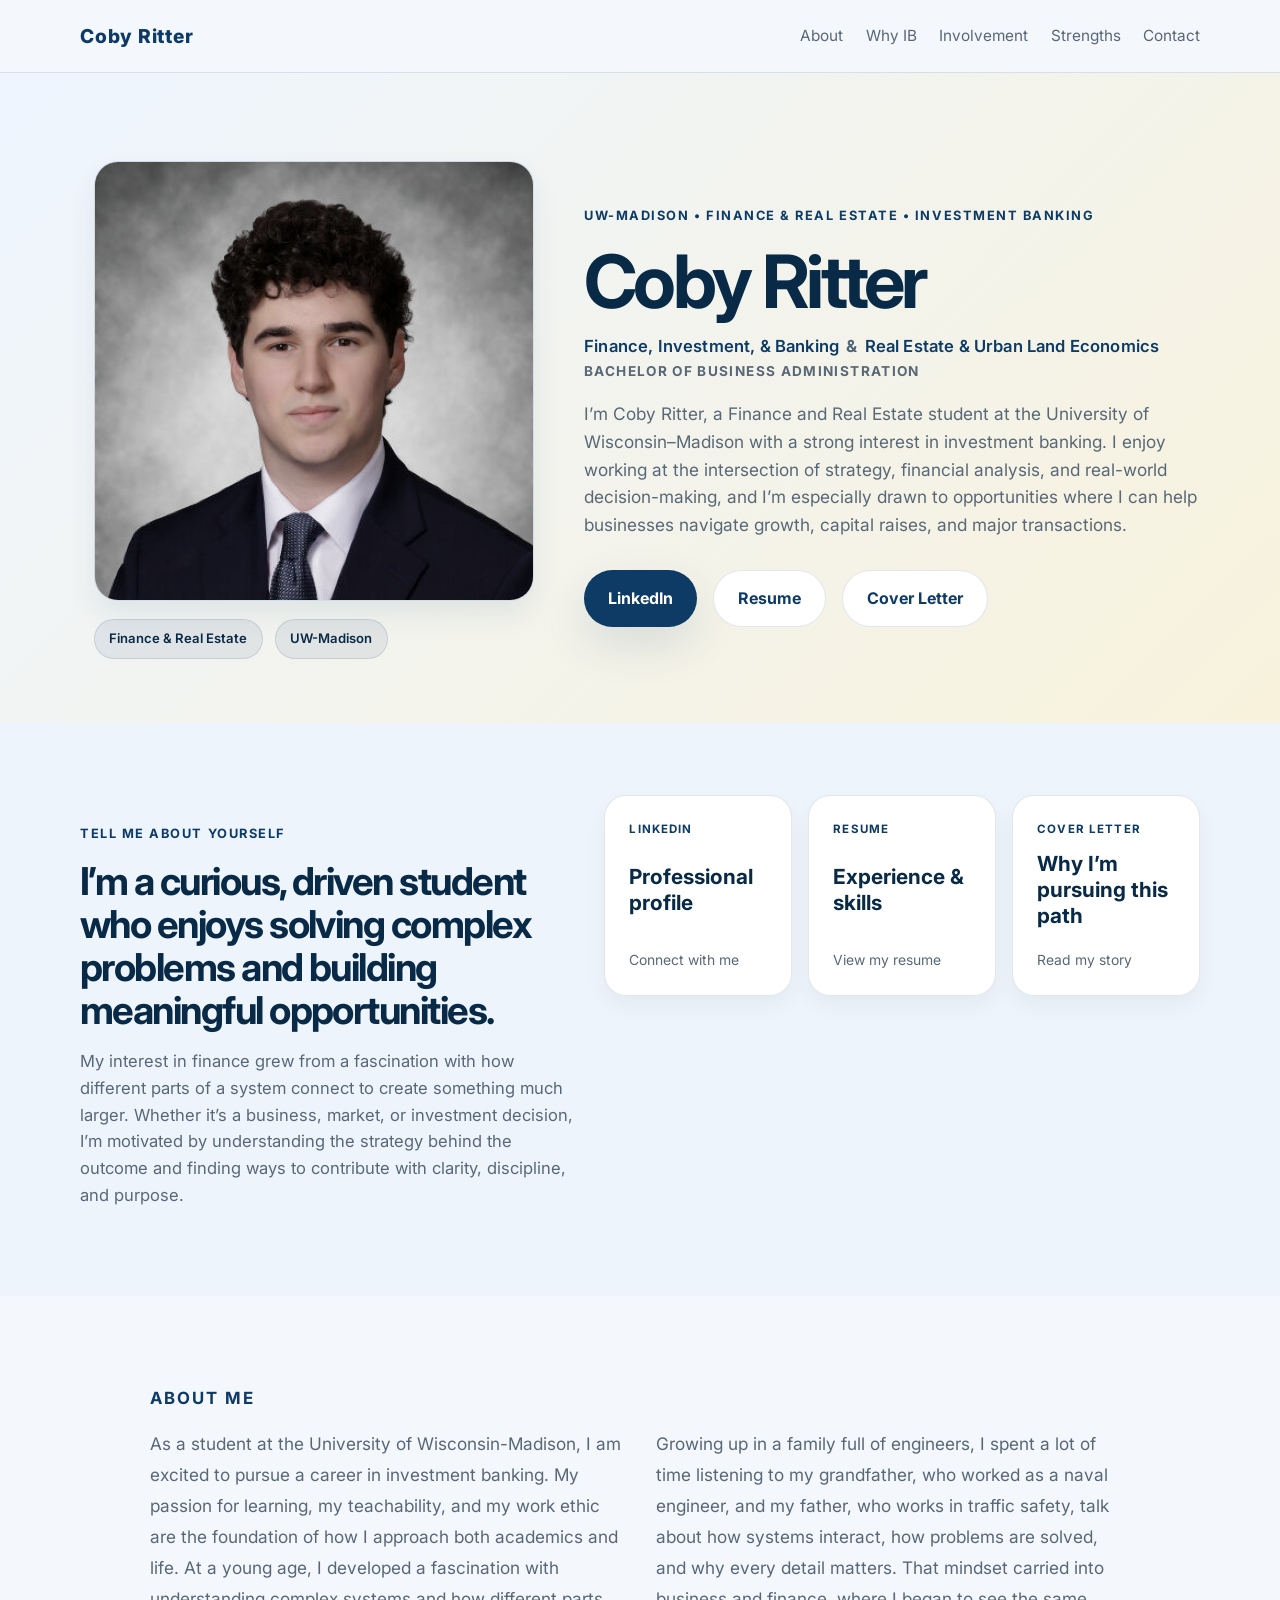
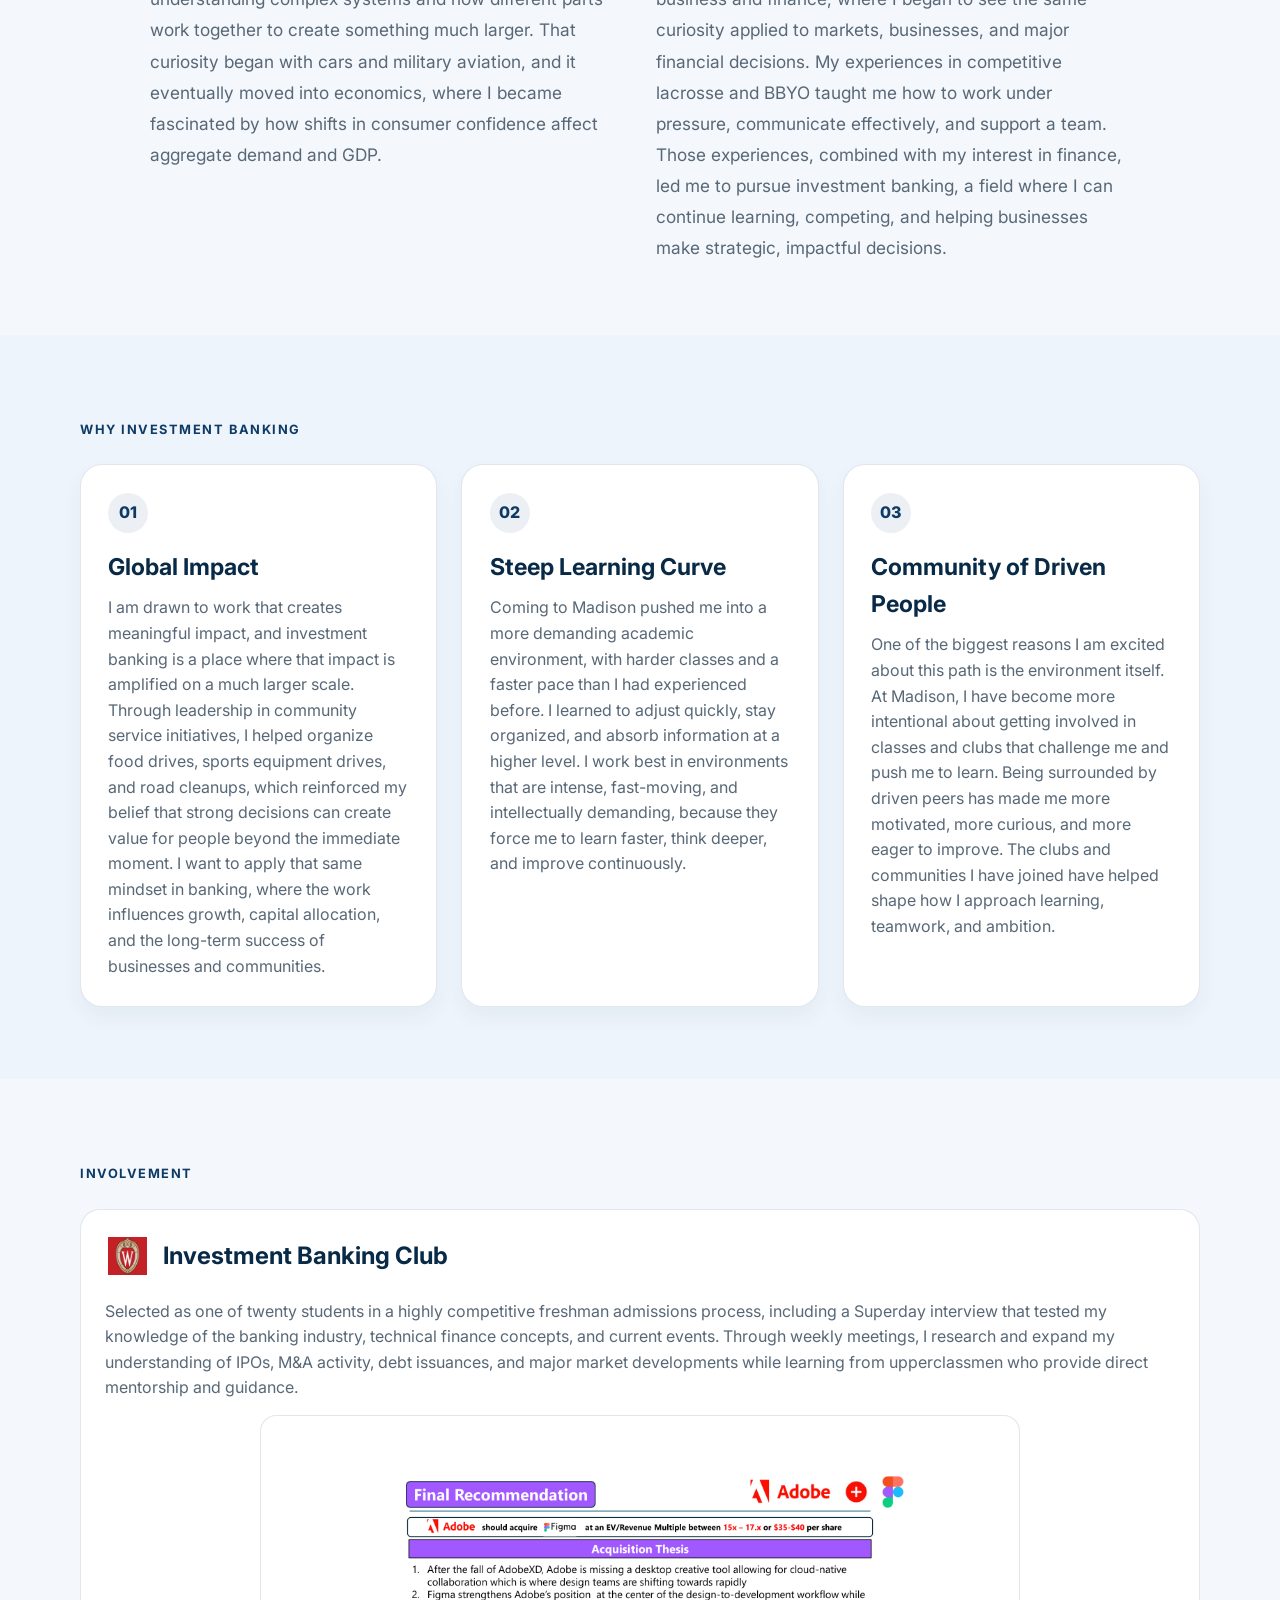
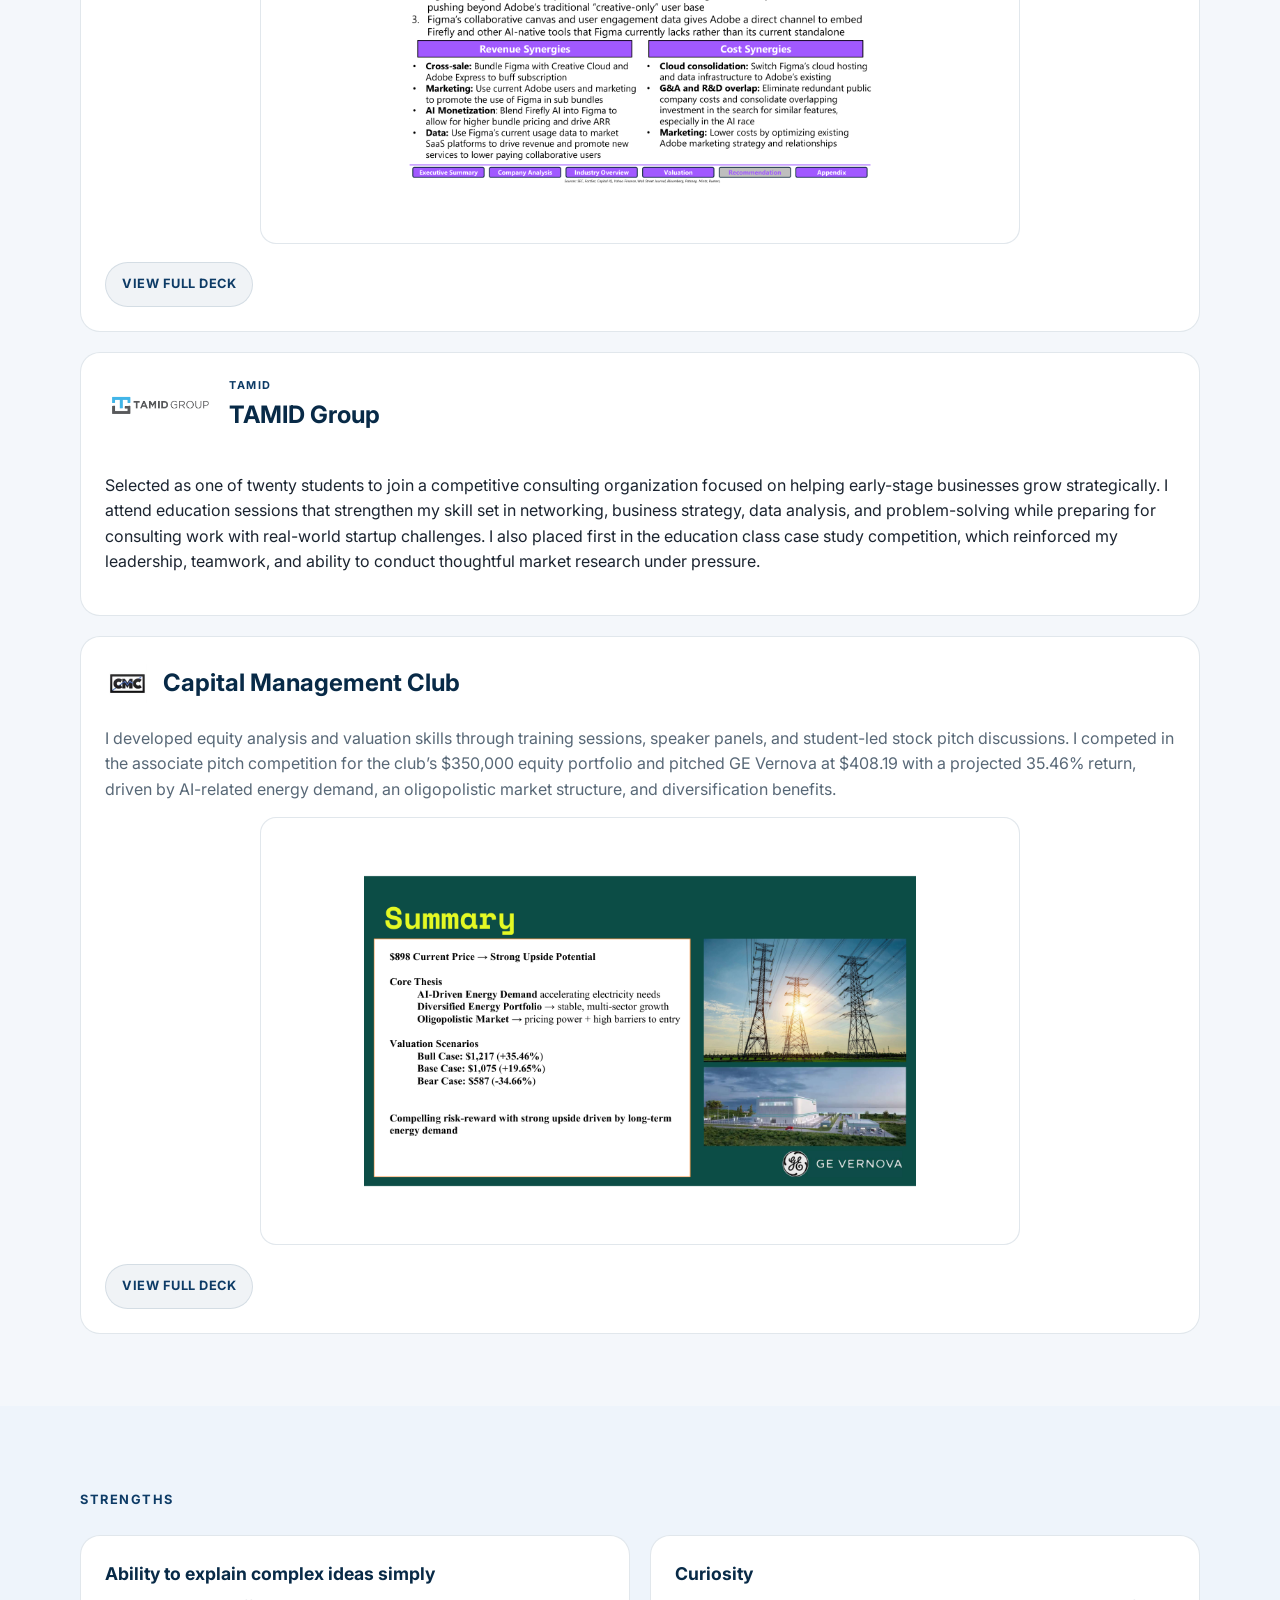
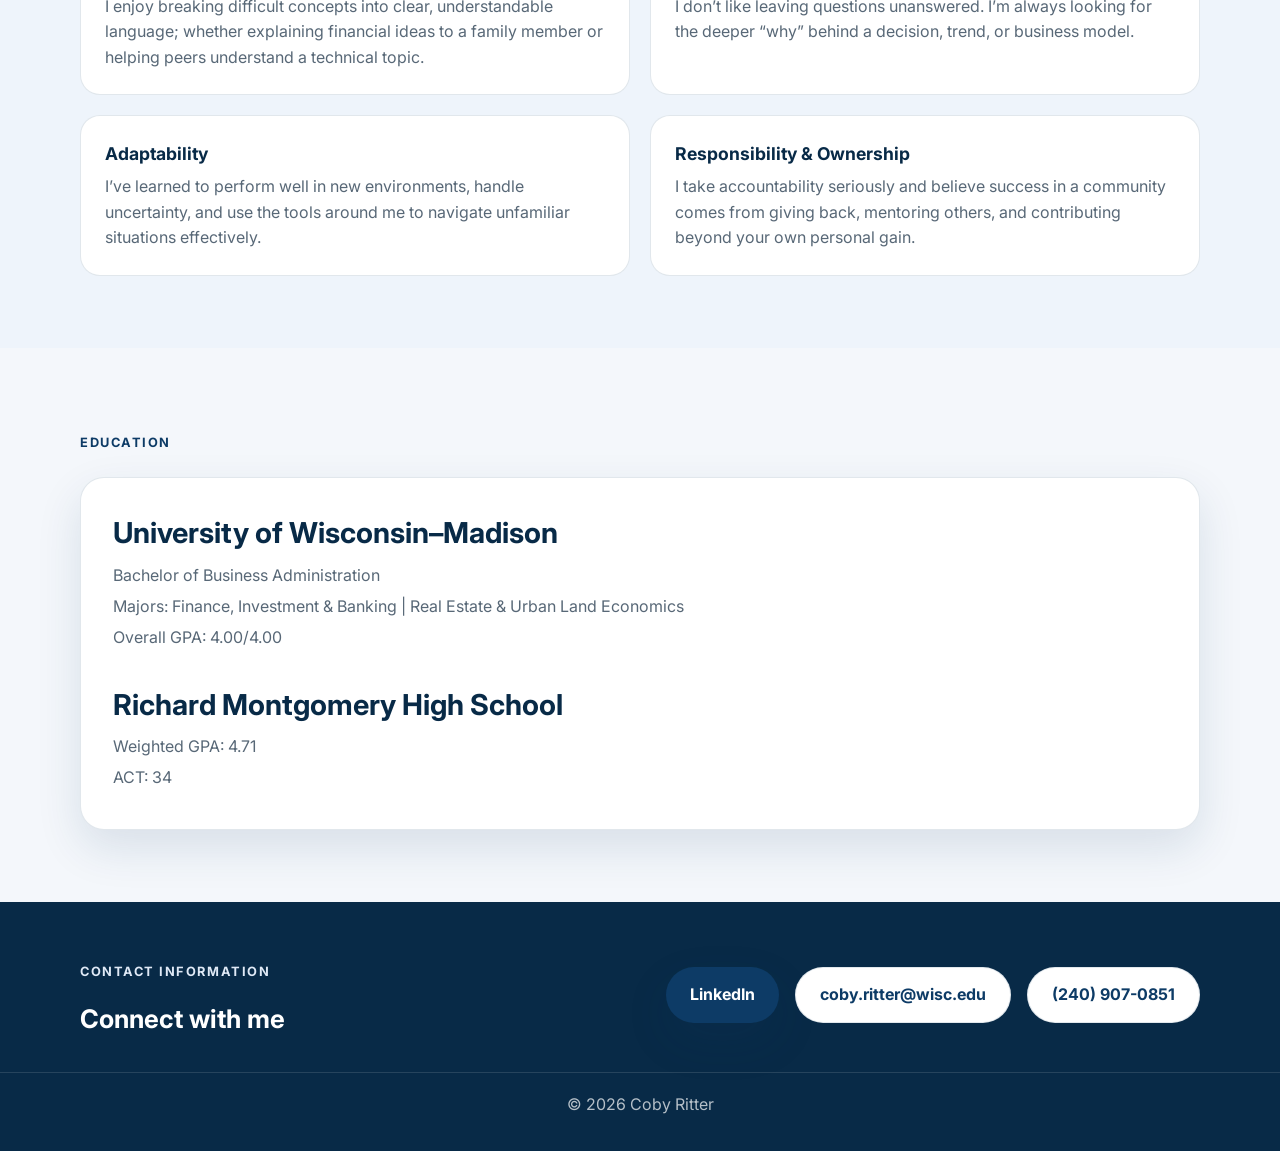
==== commit c8a3fccc: "Fix HTML encoding issues in index.html" ====
--- a/index.html
+++ b/index.html
@@ -138,7 +138,7 @@
           <p class="section-tag">About Me</p>
           <div class="about-story-grid">
             <p>
-              As a freshman at the University of Wisconsin-Madison, I am excited to pursue a
+              As a student at the University of Wisconsin-Madison, I am excited to pursue a
               career in investment banking. My passion for learning, my teachability, and my
               work ethic are the foundation of how I approach both academics and life. At a
               young age, I developed a fascination with understanding complex systems and how
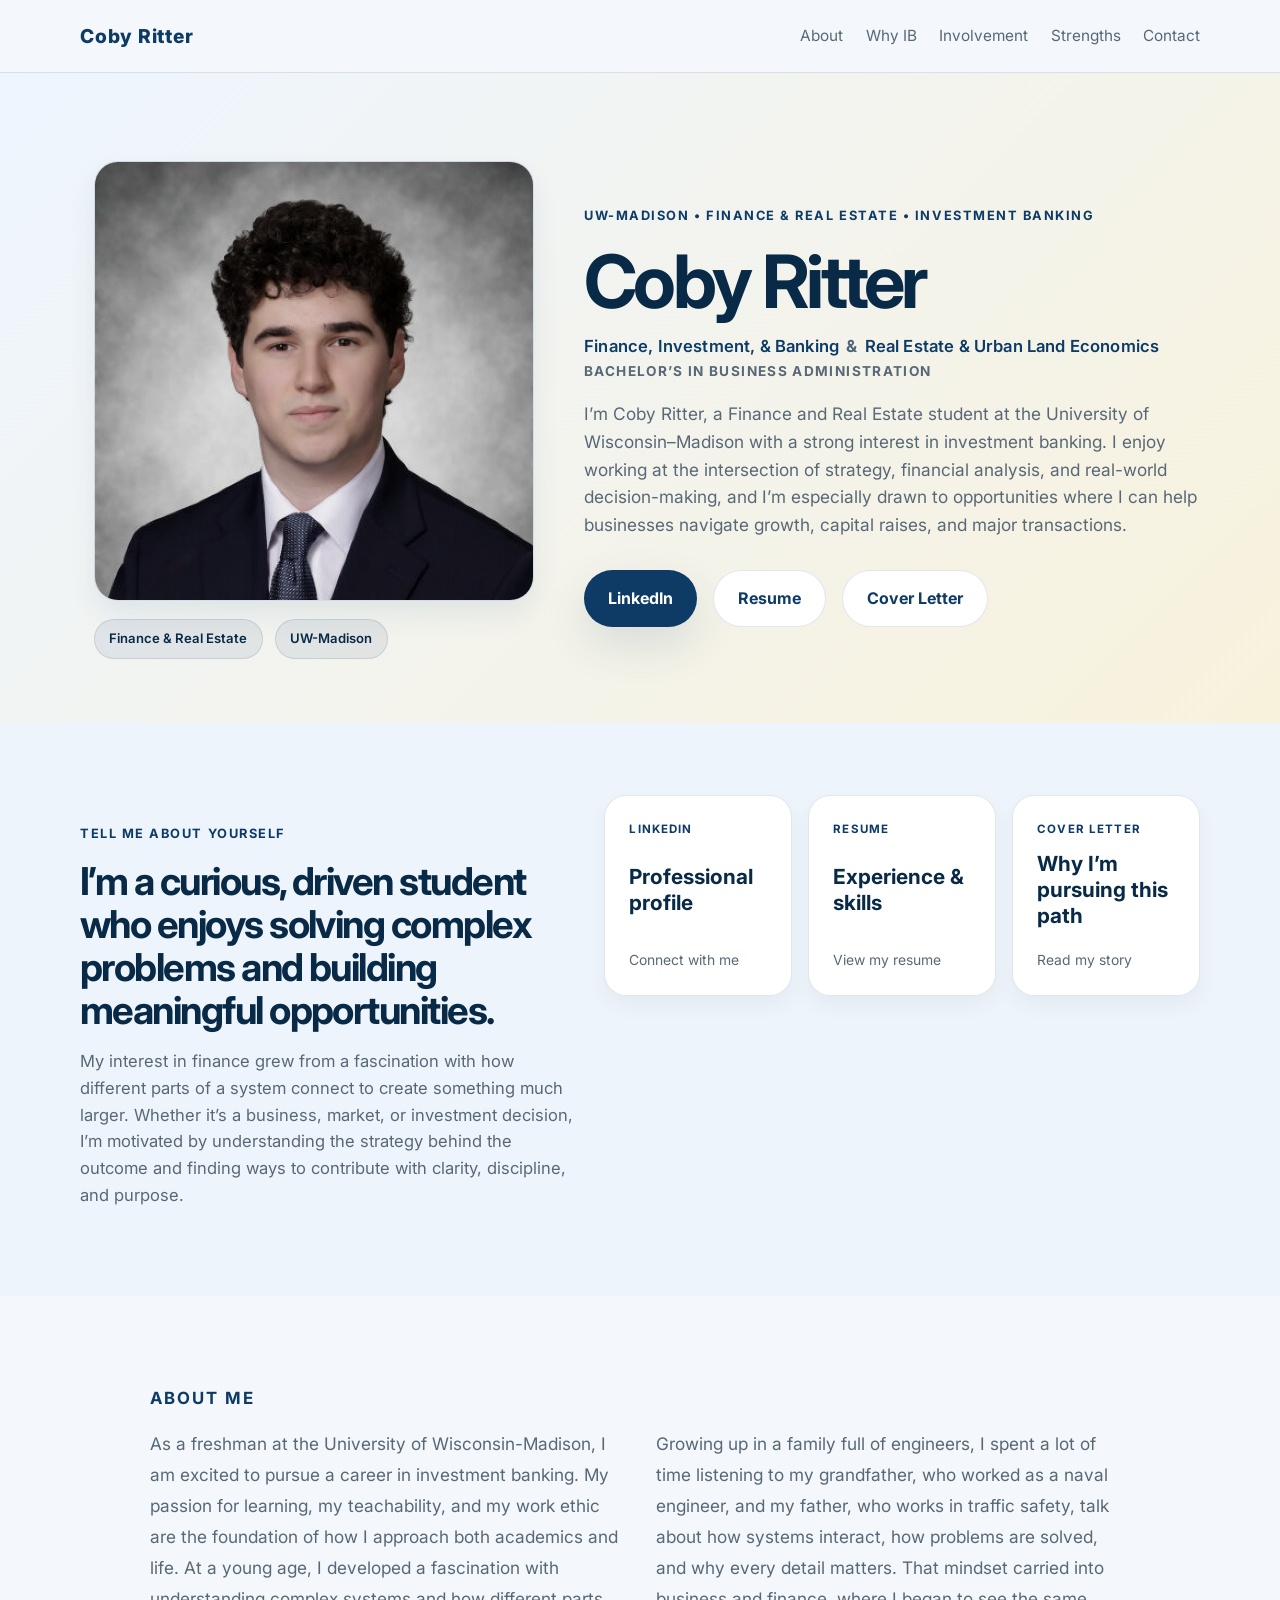
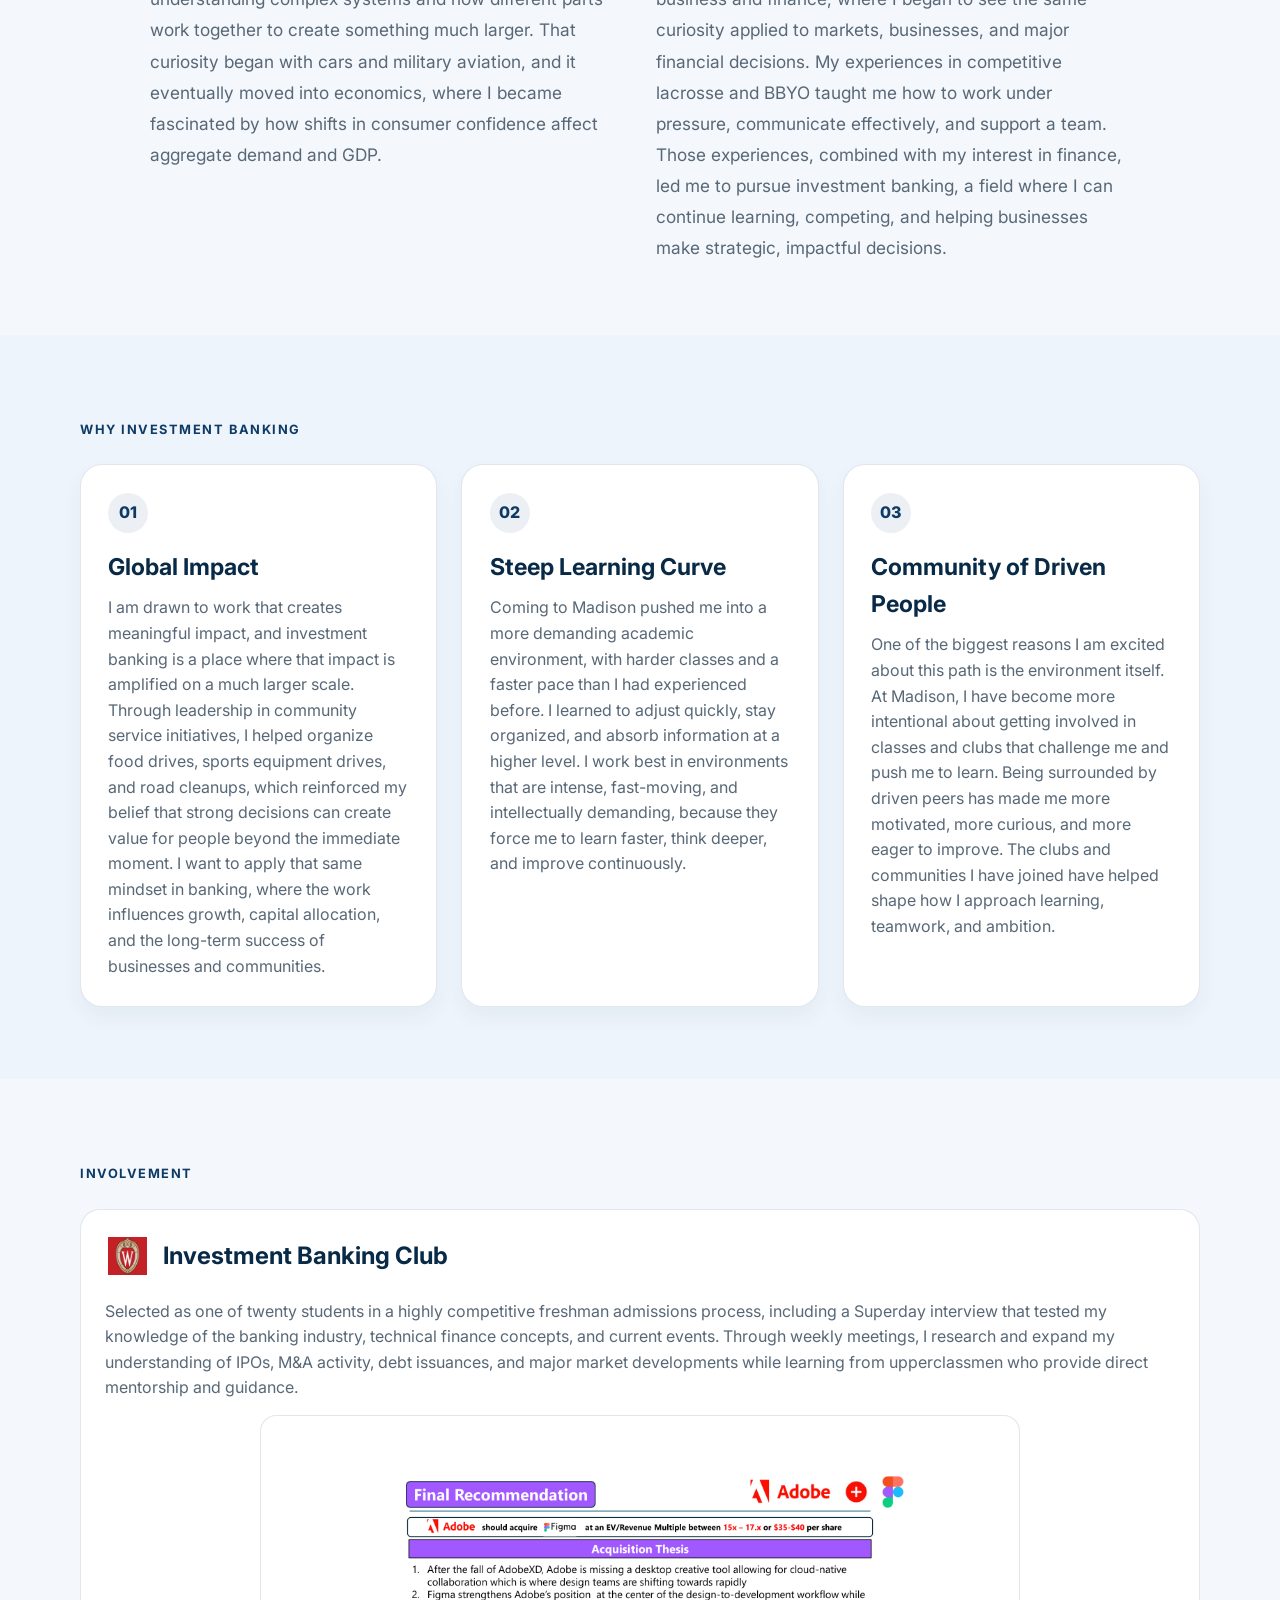
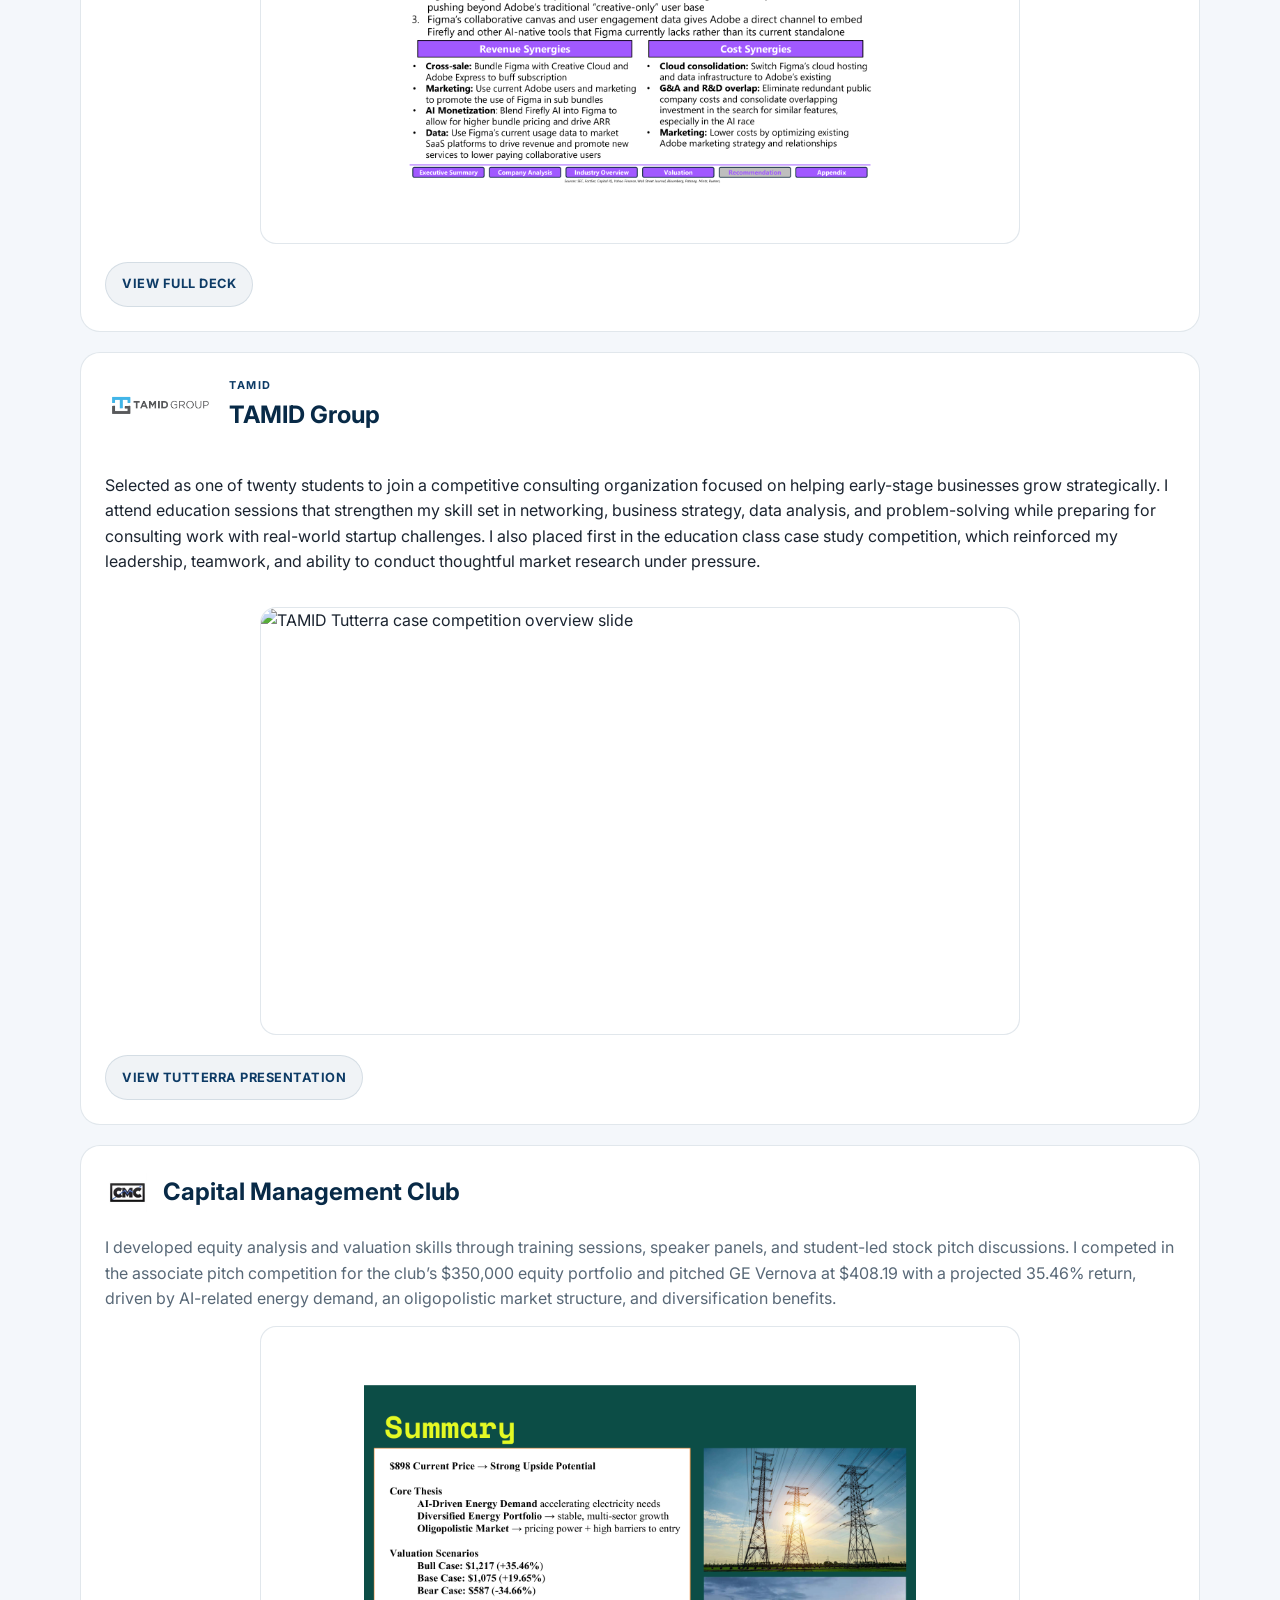
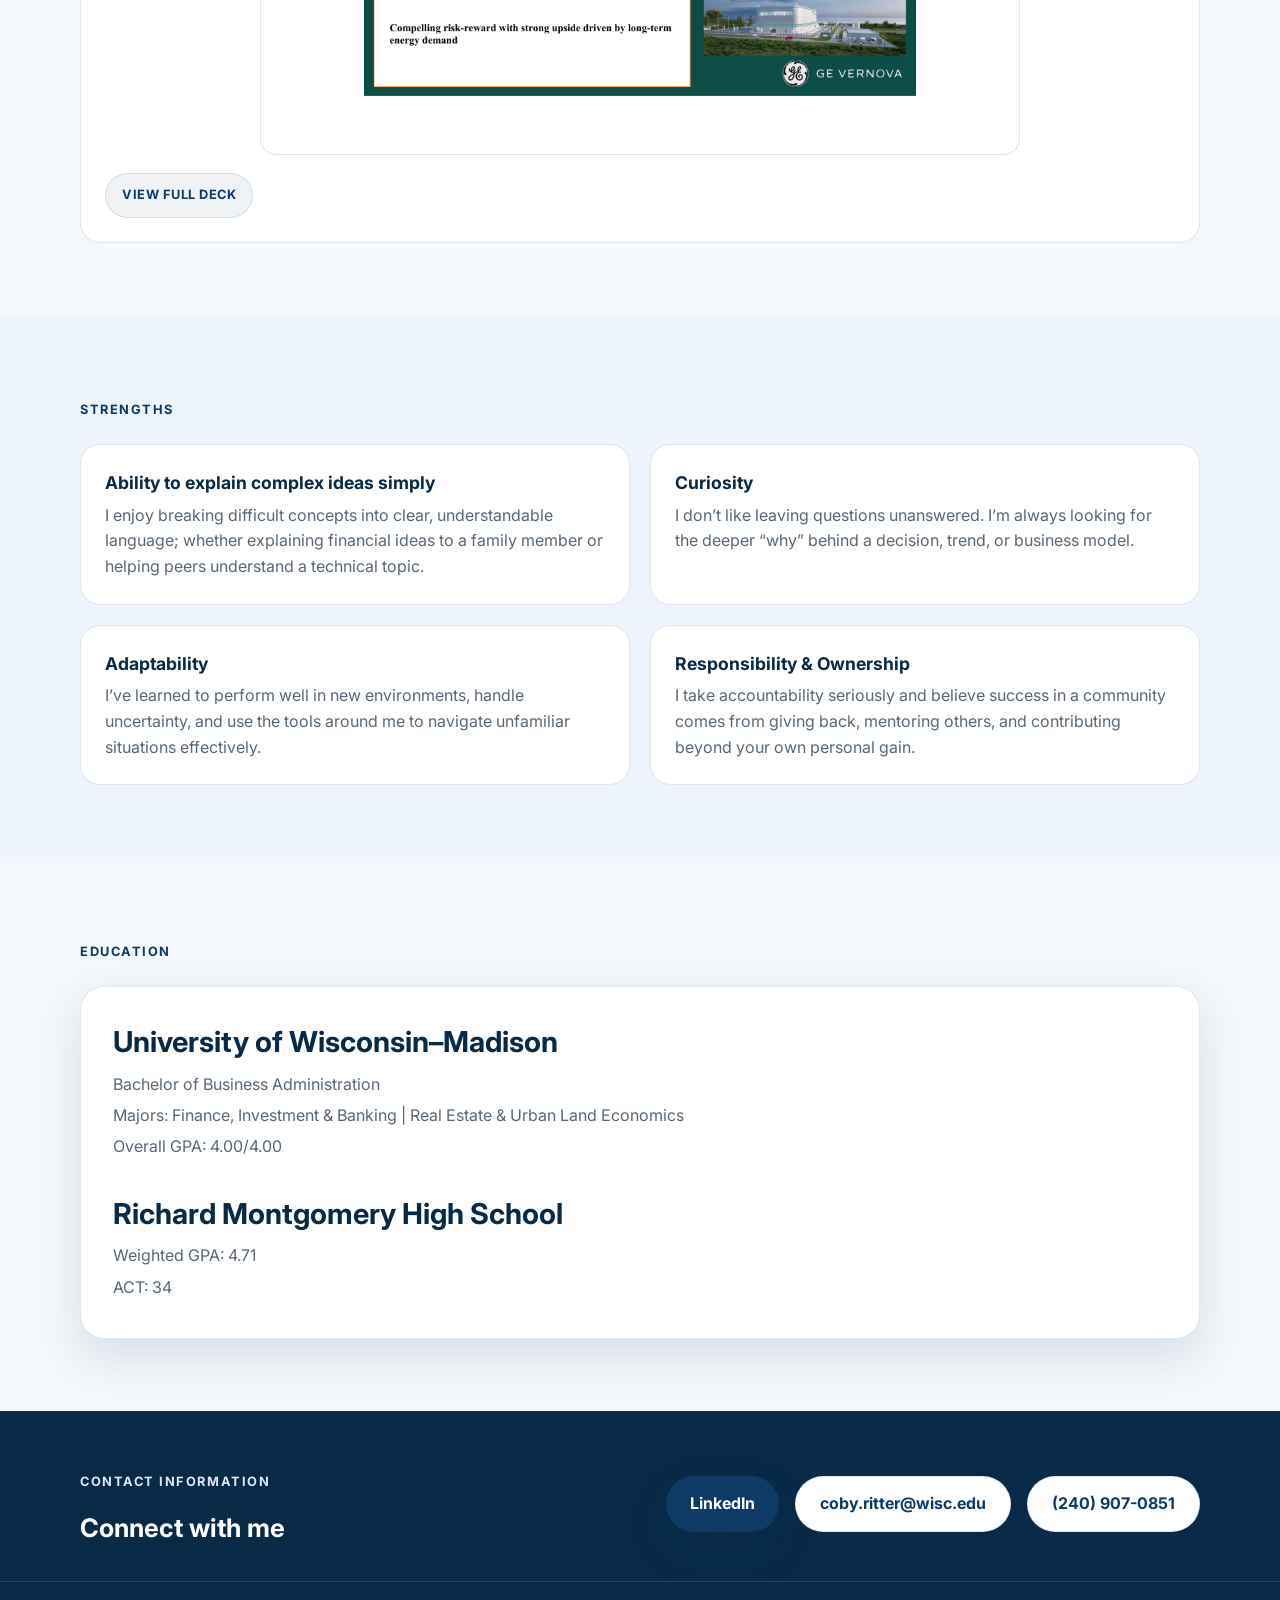
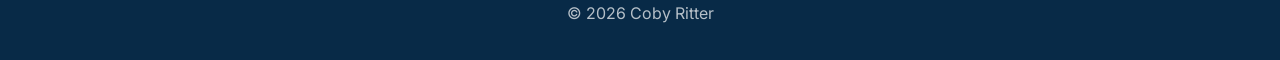
==== commit cdc842f1: "Add files via upload" ====
--- a/index.html
+++ b/index.html
@@ -46,13 +46,13 @@
           <div class="hero-copy">
             <p class="eyebrow">UW-Madison • Finance &amp; Real Estate • Investment Banking</p>
             <h1>Coby Ritter</h1>
-            <div class="degree-block" aria-label="Bachelor of Business Administration, majors in Finance, Investment, and Banking and Real Estate and Urban Land Economics">
+            <div class="degree-block" aria-label="Bachelor's in Business Administration, majors in Finance, Investment, and Banking and Real Estate and Urban Land Economics">
               <p class="major-line">
                 <span>Finance, Investment, &amp; Banking</span>
                 <span class="divider">&amp;</span>
                 <span>Real Estate &amp; Urban Land Economics</span>
               </p>
-              <p class="degree-line">Bachelor of Business Administration</p>
+              <p class="degree-line">Bachelor’s in Business Administration</p>
             </div>
             <p class="subtitle">
               I’m Coby Ritter, a Finance and Real Estate student at the University of
@@ -138,7 +138,7 @@
           <p class="section-tag">About Me</p>
           <div class="about-story-grid">
             <p>
-              As a student at the University of Wisconsin-Madison, I am excited to pursue a
+              As a freshman at the University of Wisconsin-Madison, I am excited to pursue a
               career in investment banking. My passion for learning, my teachability, and my
               work ethic are the foundation of how I approach both academics and life. At a
               young age, I developed a fascination with understanding complex systems and how
@@ -263,6 +263,20 @@
                 competition, which reinforced my leadership, teamwork, and ability to conduct
                 thoughtful market research under pressure.
               </p>
+              <div class="pitch-frame">
+                <img
+                  class="club-visual"
+                  src="assets/slides/TAMID Tutterra Company Overview.png"
+                  alt="TAMID Tutterra case competition overview slide"
+                />
+              </div>
+              <a
+                class="deck-link"
+                href="assets/slides/TAMID Project Tutterra Presentation.pdf"
+                target="_blank"
+                rel="noreferrer"
+                >View Tutterra presentation</a
+              >
             </article>
 
             <article class="experience-item">
